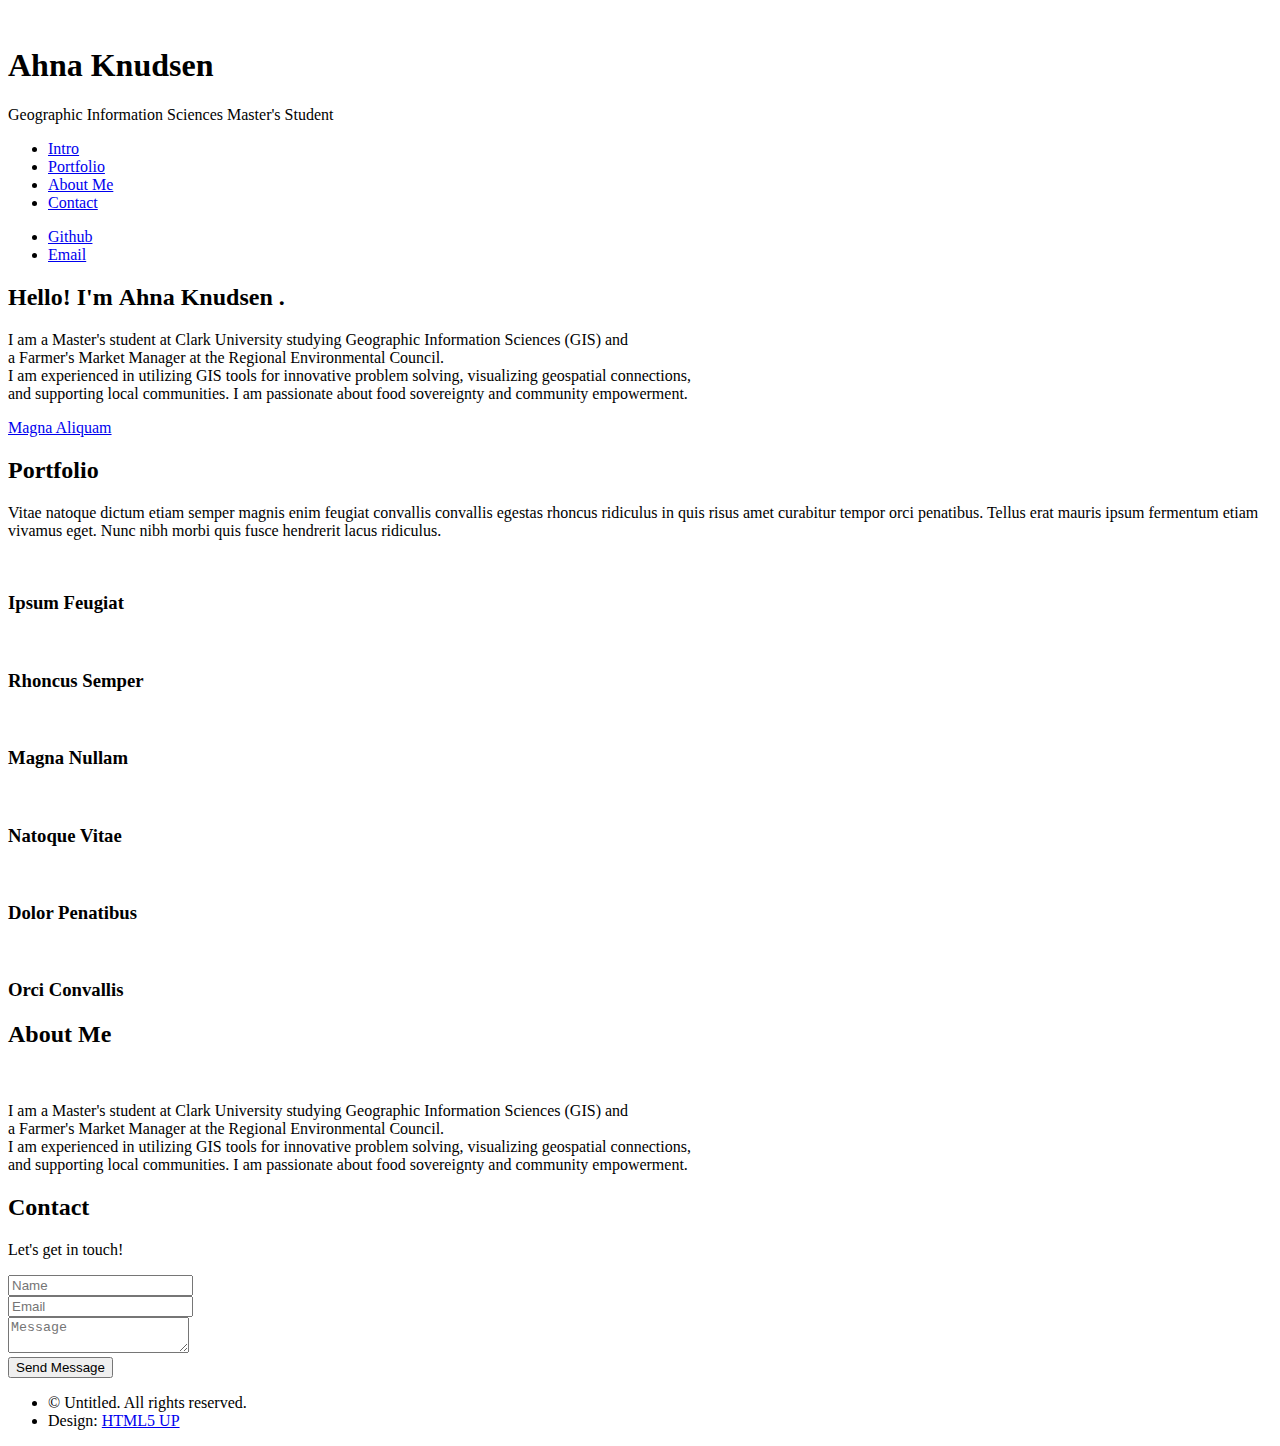
==== index.html @ beff0b4b "Add files via upload" ====
<!DOCTYPE HTML>
<!--
	Prologue by HTML5 UP
	html5up.net | @ajlkn
	Free for personal and commercial use under the CCA 3.0 license (html5up.net/license)
-->
<html>
	<head>
		<title>Prologue by HTML5 UP</title>
		<meta charset="utf-8" />
		<meta name="viewport" content="width=device-width, initial-scale=1, user-scalable=no" />
		<link rel="stylesheet" href="assets/css/main.css" />
	</head>
	<body class="is-preload">

		<!-- Header -->
			<div id="header">

				<div class="top">

					<!-- Logo -->
						<div id="logo">
							<span class="image avatar48"><img src="images/avatar.jpg" alt="" /></span>
							<h1 id="title">Ahna Knudsen</h1>
							<p>Geographic Information Sciences Master's Student</p>
						</div>

					<!-- Nav -->
						<nav id="nav">
							<ul>
								<li><a href="#top" id="top-link"><span class="icon solid fa-home">Intro</span></a></li>
								<li><a href="#portfolio" id="portfolio-link"><span class="icon solid fa-th">Portfolio</span></a></li>
								<li><a href="#about" id="about-link"><span class="icon solid fa-user">About Me</span></a></li>
								<li><a href="#contact" id="contact-link"><span class="icon solid fa-envelope">Contact</span></a></li>
							</ul>
						</nav>

				</div>

				<div class="bottom">

					<!-- Social Icons -->
						<ul class="icons">
							<li><a href="#" class="icon brands fa-github"><span class="label">Github</span></a></li>
							<li><a href="#" class="icon solid fa-envelope"><span class="label">Email</span></a></li>
						</ul>

				</div>

			</div>

		<!-- Main -->
			<div id="main">

				<!-- Intro -->
					<section id="top" class="one dark cover">
						<div class="container">

							<header>
								<h2 class="alt">Hello! I'm <strong>Ahna Knudsen </strong>.</h2>
								<p>I am a Master's student at Clark University studying Geographic Information Sciences (GIS) and <br /> 
									a Farmer's Market Manager at the Regional Environmental Council. <br />
									I am experienced in utilizing GIS tools for innovative problem solving, visualizing geospatial connections, <br /> 
									and supporting local communities. ​I am passionate about food sovereignty and community empowerment. <br /></p>
							</header>

							<footer>
								<a href="#portfolio" class="button scrolly">Magna Aliquam</a>
							</footer>

						</div>
					</section>

				<!-- Portfolio -->
					<section id="portfolio" class="two">
						<div class="container">

							<header>
								<h2>Portfolio</h2>
							</header>

							<p>Vitae natoque dictum etiam semper magnis enim feugiat convallis convallis
							egestas rhoncus ridiculus in quis risus amet curabitur tempor orci penatibus.
							Tellus erat mauris ipsum fermentum etiam vivamus eget. Nunc nibh morbi quis
							fusce hendrerit lacus ridiculus.</p>

							<div class="row">
								<div class="col-4 col-12-mobile">
									<article class="item">
										<a href="#" class="image fit"><img src="images/pic02.jpg" alt="" /></a>
										<header>
											<h3>Ipsum Feugiat</h3>
										</header>
									</article>
									<article class="item">
										<a href="#" class="image fit"><img src="images/pic03.jpg" alt="" /></a>
										<header>
											<h3>Rhoncus Semper</h3>
										</header>
									</article>
								</div>
								<div class="col-4 col-12-mobile">
									<article class="item">
										<a href="#" class="image fit"><img src="images/pic04.jpg" alt="" /></a>
										<header>
											<h3>Magna Nullam</h3>
										</header>
									</article>
									<article class="item">
										<a href="#" class="image fit"><img src="images/pic05.jpg" alt="" /></a>
										<header>
											<h3>Natoque Vitae</h3>
										</header>
									</article>
								</div>
								<div class="col-4 col-12-mobile">
									<article class="item">
										<a href="#" class="image fit"><img src="images/pic06.jpg" alt="" /></a>
										<header>
											<h3>Dolor Penatibus</h3>
										</header>
									</article>
									<article class="item">
										<a href="#" class="image fit"><img src="images/pic07.jpg" alt="" /></a>
										<header>
											<h3>Orci Convallis</h3>
										</header>
									</article>
								</div>
							</div>

						</div>
					</section>

				<!-- About Me -->
					<section id="about" class="three">
						<div class="container">

							<header>
								<h2>About Me</h2>
							</header>

							<a href="#" class="image featured"><img src="images/pic08.jpg" alt="" /></a>

							<p>I am a Master's student at Clark University studying Geographic Information Sciences (GIS) and <br /> 
								a Farmer's Market Manager at the Regional Environmental Council. <br />
								I am experienced in utilizing GIS tools for innovative problem solving, visualizing geospatial connections, <br /> 
								and supporting local communities. ​I am passionate about food sovereignty and community empowerment. <br /></p>

						</div>
					</section>

				<!-- Contact -->
					<section id="contact" class="four">
						<div class="container">

							<header>
								<h2>Contact</h2>
							</header>

							<p>Let's get in touch!</p>

							<form method="post" action="#">
								<div class="row">
									<div class="col-6 col-12-mobile"><input type="text" name="name" placeholder="Name" /></div>
									<div class="col-6 col-12-mobile"><input type="text" name="email" placeholder="Email" /></div>
									<div class="col-12">
										<textarea name="message" placeholder="Message"></textarea>
									</div>
									<div class="col-12">
										<input type="submit" value="Send Message" />
									</div>
								</div>
							</form>

						</div>
					</section>

			</div>

		<!-- Footer -->
			<div id="footer">

				<!-- Copyright -->
					<ul class="copyright">
						<li>&copy; Untitled. All rights reserved.</li><li>Design: <a href="http://html5up.net">HTML5 UP</a></li>
					</ul>

			</div>

		<!-- Scripts -->
			<script src="assets/js/jquery.min.js"></script>
			<script src="assets/js/jquery.scrolly.min.js"></script>
			<script src="assets/js/jquery.scrollex.min.js"></script>
			<script src="assets/js/browser.min.js"></script>
			<script src="assets/js/breakpoints.min.js"></script>
			<script src="assets/js/util.js"></script>
			<script src="assets/js/main.js"></script>

	</body>
</html>
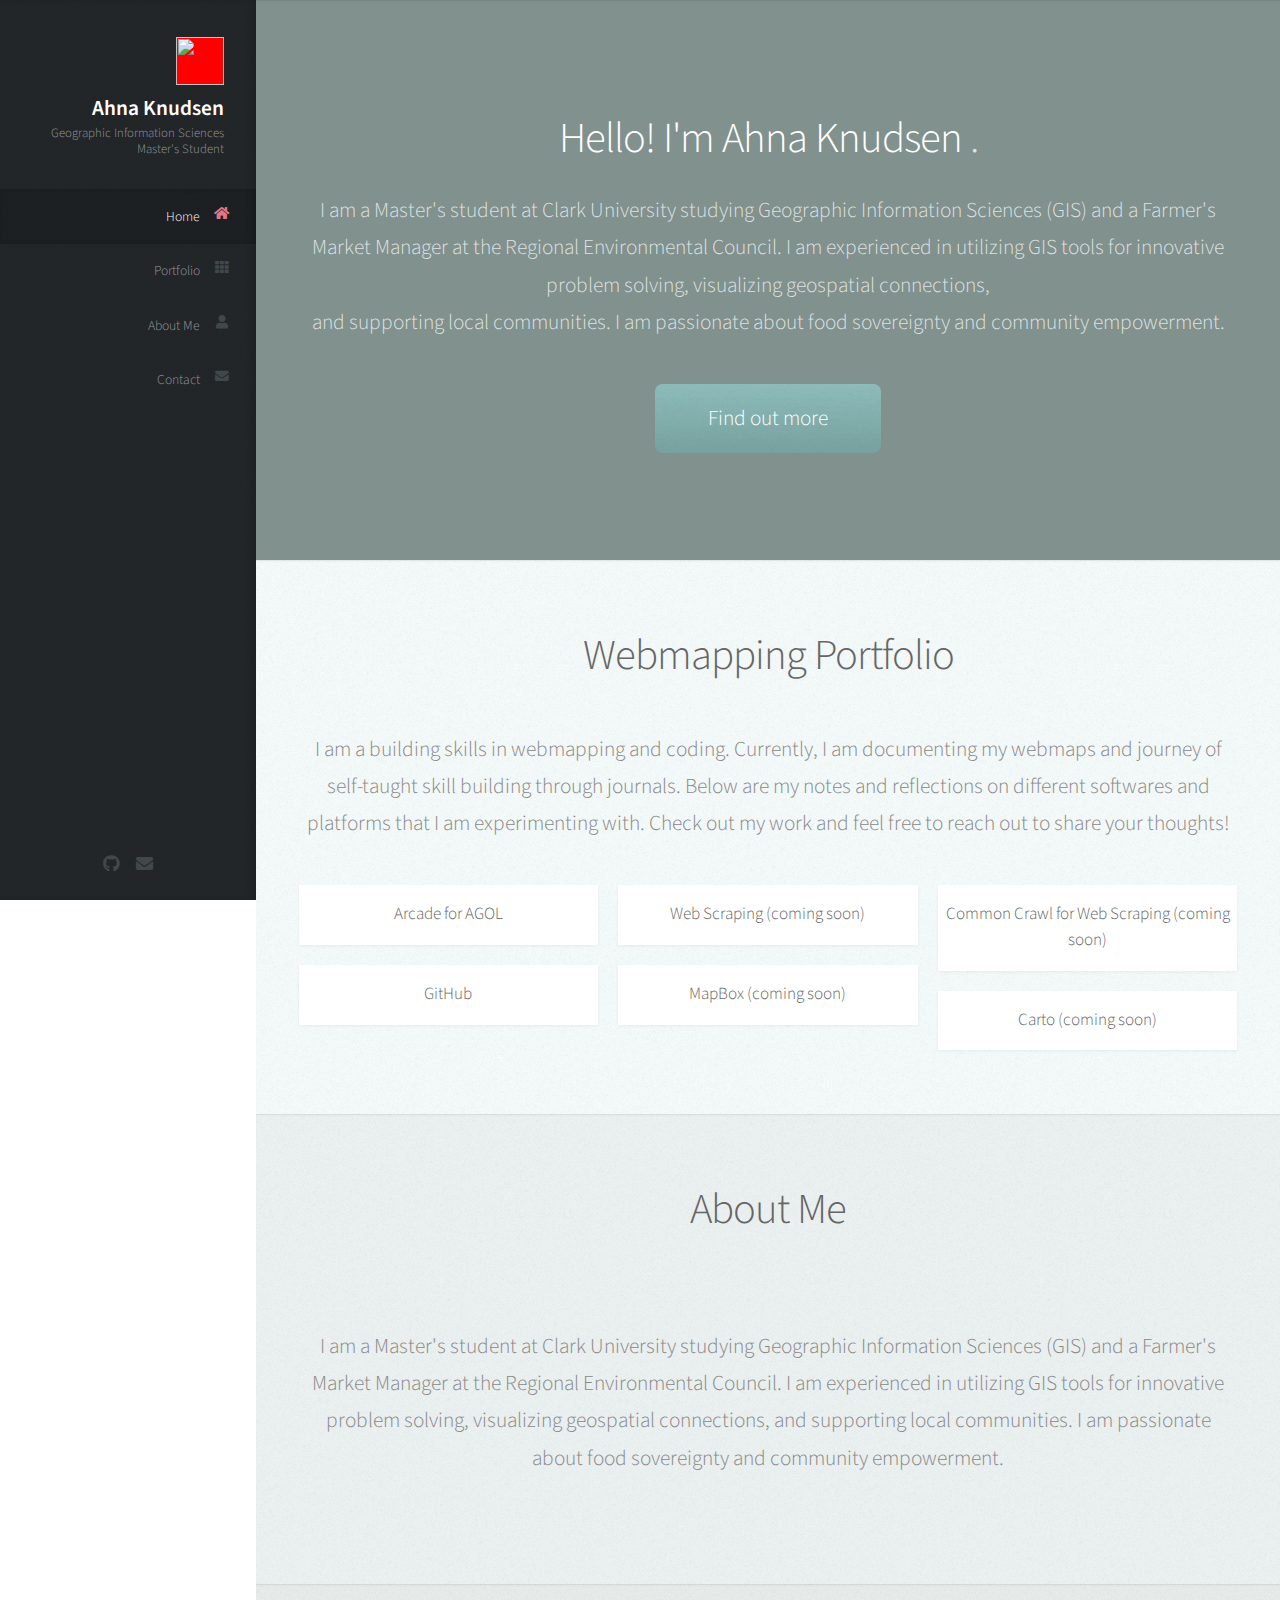
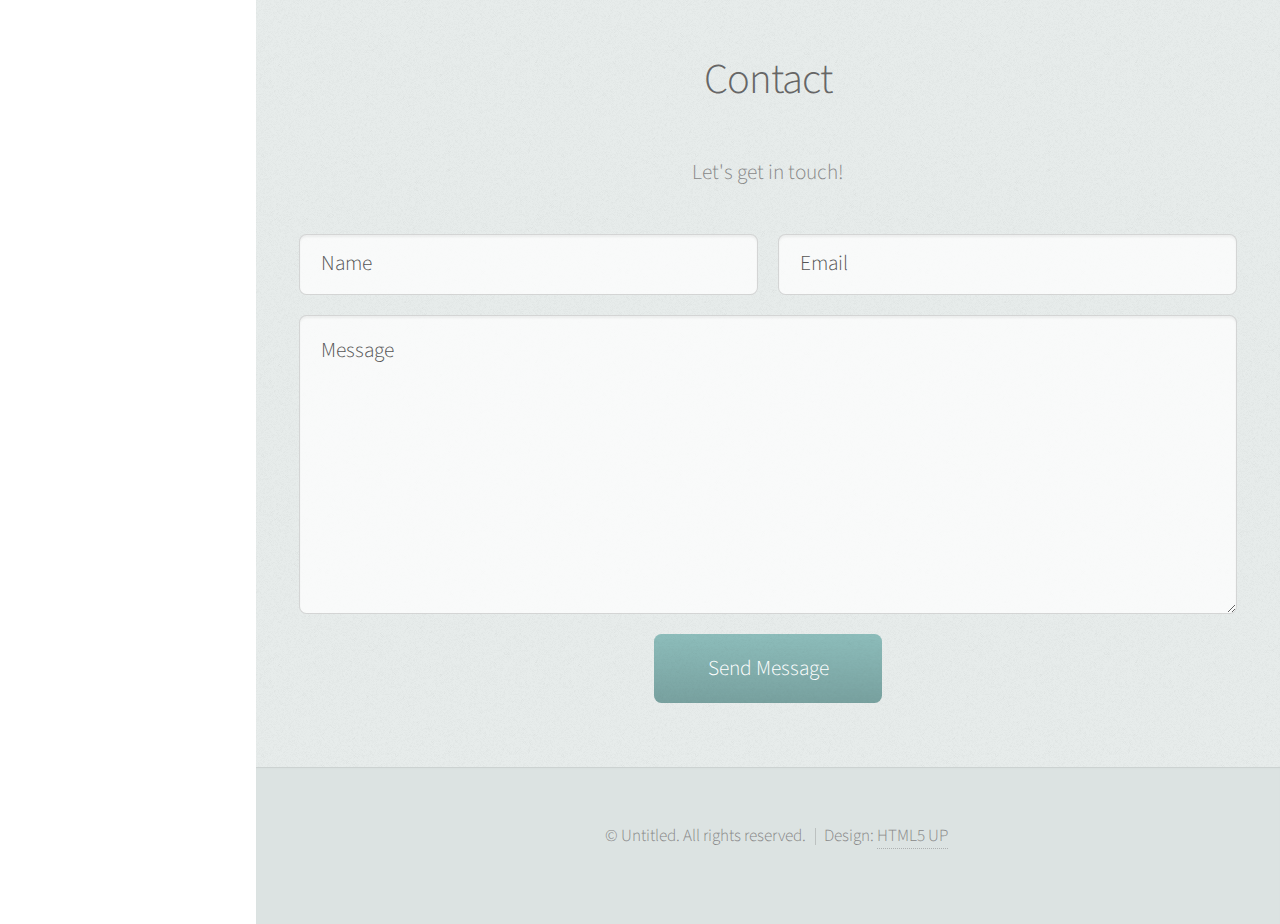
==== commit 78c26af0: "Update index.html" ====
--- a/index.html
+++ b/index.html
@@ -6,7 +6,7 @@
 -->
 <html>
 	<head>
-		<title>Prologue by HTML5 UP</title>
+		<title>Ahna Knudsen Portfolio</title>
 		<meta charset="utf-8" />
 		<meta name="viewport" content="width=device-width, initial-scale=1, user-scalable=no" />
 		<link rel="stylesheet" href="assets/css/main.css" />
@@ -20,7 +20,7 @@
 
 					<!-- Logo -->
 						<div id="logo">
-							<span class="image avatar48"><img src="images/avatar.jpg" alt="" /></span>
+							<span class="image avatar48"><img src="images/DSC02936-2.jpg" alt="" /></span>
 							<h1 id="title">Ahna Knudsen</h1>
 							<p>Geographic Information Sciences Master's Student</p>
 						</div>
@@ -28,7 +28,7 @@
 					<!-- Nav -->
 						<nav id="nav">
 							<ul>
-								<li><a href="#top" id="top-link"><span class="icon solid fa-home">Intro</span></a></li>
+								<li><a href="#top" id="top-link"><span class="icon solid fa-home">Home</span></a></li>
 								<li><a href="#portfolio" id="portfolio-link"><span class="icon solid fa-th">Portfolio</span></a></li>
 								<li><a href="#about" id="about-link"><span class="icon solid fa-user">About Me</span></a></li>
 								<li><a href="#contact" id="contact-link"><span class="icon solid fa-envelope">Contact</span></a></li>
@@ -52,20 +52,20 @@
 		<!-- Main -->
 			<div id="main">
 
-				<!-- Intro -->
+				<!-- Home -->
 					<section id="top" class="one dark cover">
 						<div class="container">
 
 							<header>
-								<h2 class="alt">Hello! I'm <strong>Ahna Knudsen </strong>.</h2>
-								<p>I am a Master's student at Clark University studying Geographic Information Sciences (GIS) and <br /> 
-									a Farmer's Market Manager at the Regional Environmental Council. <br />
+								<h2 class="alt"><strong>Hello! I'm Ahna Knudsen </strong>.</h2>
+								<p> I am a Master's student at Clark University studying Geographic Information Sciences (GIS) and 
+									a Farmer's Market Manager at the Regional Environmental Council. 
 									I am experienced in utilizing GIS tools for innovative problem solving, visualizing geospatial connections, <br /> 
 									and supporting local communities. ​I am passionate about food sovereignty and community empowerment. <br /></p>
 							</header>
 
 							<footer>
-								<a href="#portfolio" class="button scrolly">Magna Aliquam</a>
+								<a href="#portfolio" class="button scrolly">Find out more</a>
 							</footer>
 
 						</div>
@@ -76,26 +76,27 @@
 						<div class="container">
 
 							<header>
-								<h2>Portfolio</h2>
-							</header>
-
-							<p>Vitae natoque dictum etiam semper magnis enim feugiat convallis convallis
-							egestas rhoncus ridiculus in quis risus amet curabitur tempor orci penatibus.
-							Tellus erat mauris ipsum fermentum etiam vivamus eget. Nunc nibh morbi quis
-							fusce hendrerit lacus ridiculus.</p>
+								<h2>Webmapping Portfolio</h2>
+							</header>
+
+							<p>I am a building skills in webmapping and coding. Currently, I am documenting my webmaps and journey of 
+								self-taught skill building through journals. Below are my notes and reflections on different softwares
+								and platforms that I am experimenting with. Check out my work and feel free to reach out to 
+								share your thoughts!
+							</p>
 
 							<div class="row">
 								<div class="col-4 col-12-mobile">
 									<article class="item">
 										<a href="#" class="image fit"><img src="images/pic02.jpg" alt="" /></a>
 										<header>
-											<h3>Ipsum Feugiat</h3>
+											<h3>Arcade for AGOL</h3>
 										</header>
 									</article>
 									<article class="item">
 										<a href="#" class="image fit"><img src="images/pic03.jpg" alt="" /></a>
 										<header>
-											<h3>Rhoncus Semper</h3>
+											<h3>GitHub</h3>
 										</header>
 									</article>
 								</div>
@@ -103,13 +104,13 @@
 									<article class="item">
 										<a href="#" class="image fit"><img src="images/pic04.jpg" alt="" /></a>
 										<header>
-											<h3>Magna Nullam</h3>
+											<h3>Web Scraping (coming soon)</h3>
 										</header>
 									</article>
 									<article class="item">
 										<a href="#" class="image fit"><img src="images/pic05.jpg" alt="" /></a>
 										<header>
-											<h3>Natoque Vitae</h3>
+											<h3>MapBox (coming soon)</h3>
 										</header>
 									</article>
 								</div>
@@ -117,13 +118,13 @@
 									<article class="item">
 										<a href="#" class="image fit"><img src="images/pic06.jpg" alt="" /></a>
 										<header>
-											<h3>Dolor Penatibus</h3>
+											<h3>Common Crawl for Web Scraping (coming soon)</h3>
 										</header>
 									</article>
 									<article class="item">
 										<a href="#" class="image fit"><img src="images/pic07.jpg" alt="" /></a>
 										<header>
-											<h3>Orci Convallis</h3>
+											<h3>Carto (coming soon)</h3>
 										</header>
 									</article>
 								</div>
@@ -142,9 +143,9 @@
 
 							<a href="#" class="image featured"><img src="images/pic08.jpg" alt="" /></a>
 
-							<p>I am a Master's student at Clark University studying Geographic Information Sciences (GIS) and <br /> 
-								a Farmer's Market Manager at the Regional Environmental Council. <br />
-								I am experienced in utilizing GIS tools for innovative problem solving, visualizing geospatial connections, <br /> 
+							<p> I am a Master's student at Clark University studying Geographic Information Sciences (GIS) and
+								a Farmer's Market Manager at the Regional Environmental Council. 
+								I am experienced in utilizing GIS tools for innovative problem solving, visualizing geospatial connections, 
 								and supporting local communities. ​I am passionate about food sovereignty and community empowerment. <br /></p>
 
 						</div>
--- a/assets/css/main.css
+++ b/assets/css/main.css
@@ -0,0 +1,2633 @@
+@import url("fontawesome-all.min.css");
+@import url("https://fonts.googleapis.com/css?family=Source+Sans+Pro:300,300italic,400,600");
+
+/*
+	Prologue by HTML5 UP
+	html5up.net | @ajlkn
+	Free for personal and commercial use under the CCA 3.0 license (html5up.net/license)
+*/
+
+html, body, div, span, applet, object,
+iframe, h1, h2, h3, h4, h5, h6, p, blockquote,
+pre, a, abbr, acronym, address, big, cite,
+code, del, dfn, em, img, ins, kbd, q, s, samp,
+small, strike, strong, sub, sup, tt, var, b,
+u, i, center, dl, dt, dd, ol, ul, li, fieldset,
+form, label, legend, table, caption, tbody,
+tfoot, thead, tr, th, td, article, aside,
+canvas, details, embed, figure, figcaption,
+footer, header, hgroup, menu, nav, output, ruby,
+section, summary, time, mark, audio, video {
+	margin: 0;
+	padding: 0;
+	border: 0;
+	font-size: 100%;
+	font: inherit;
+	vertical-align: baseline;}
+
+article, aside, details, figcaption, figure,
+footer, header, hgroup, menu, nav, section {
+	display: block;}
+
+body {
+	line-height: 1;
+}
+
+ol, ul {
+	list-style: none;
+}
+
+blockquote, q {
+	quotes: none;
+}
+
+	blockquote:before, blockquote:after, q:before, q:after {
+		content: '';
+		content: none;
+	}
+
+table {
+	border-collapse: collapse;
+	border-spacing: 0;
+}
+
+body {
+	-webkit-text-size-adjust: none;
+}
+
+mark {
+	background-color: transparent;
+	color: inherit;
+}
+
+input::-moz-focus-inner {
+	border: 0;
+	padding: 0;
+}
+
+input, select, textarea {
+	-moz-appearance: none;
+	-webkit-appearance: none;
+	-ms-appearance: none;
+	appearance: none;
+}
+
+/* Basic */
+
+	html {
+		box-sizing: border-box;
+	}
+
+	*, *:before, *:after {
+		box-sizing: inherit;
+	}
+
+	body {
+		background: #fff;
+		font-family: 'Source Sans Pro', sans-serif;
+		font-size: 19pt;
+		font-weight: 300;
+		line-height: 1.75em;
+		color: #888;
+	}
+
+		body.is-preload *, body.is-preload *:before, body.is-preload *:after {
+			-moz-animation: none !important;
+			-webkit-animation: none !important;
+			-ms-animation: none !important;
+			animation: none !important;
+			-moz-transition: none !important;
+			-webkit-transition: none !important;
+			-ms-transition: none !important;
+			transition: none !important;
+		}
+
+	input, textarea, select {
+		font-family: 'Source Sans Pro', sans-serif;
+		font-size: 19pt;
+		font-weight: 300;
+		line-height: 1.75em;
+		color: #888;
+	}
+
+	h1, h2, h3, h4, h5, h6 {
+		font-weight: 300;
+		color: #666;
+		line-height: 1.5em;
+	}
+
+	h1 a, h2 a, h3 a, h4 a, h5 a, h6 a {
+		color: inherit;
+		text-decoration: none;
+	}
+
+		h1 a strong, h2 a strong, h3 a strong, h4 a strong, h5 a strong, h6 a strong {
+			color: #333;
+		}
+
+	h2 {
+		font-size: 2em;
+		letter-spacing: -1px;
+	}
+
+		h2.alt {
+			color: #888;
+		}
+
+			h2.alt strong {
+				color: #666;
+			}
+
+	h3 {
+		font-size: 1.5em;
+	}
+
+	header {
+		margin: 0 0 2em 0;
+	}
+
+		header > p {
+			margin: 1em 0 0 0;
+		}
+
+	footer {
+		margin: 2em 0 0 0;
+	}
+
+	strong, b {
+		font-weight: 300;
+		color: #666;
+	}
+
+	em, i {
+		font-style: italic;
+	}
+
+	a {
+		text-decoration: none;
+		color: inherit;
+		border-bottom: dotted 1px rgba(128, 128, 128, 0.5);
+		-moz-transition: color 0.35s ease-in-out, border-bottom-color 0.35s ease-in-out;
+		-webkit-transition: color 0.35s ease-in-out, border-bottom-color 0.35s ease-in-out;
+		-ms-transition: color 0.35s ease-in-out, border-bottom-color 0.35s ease-in-out;
+		transition: color 0.35s ease-in-out, border-bottom-color 0.35s ease-in-out;
+		outline: 0;
+	}
+
+		a:hover {
+			color: #E27689;
+			border-bottom-color: rgba(255, 255, 255, 0);
+		}
+
+	sub {
+		position: relative;
+		top: 0.5em;
+		font-size: 0.8em;
+	}
+
+	sup {
+		position: relative;
+		top: -0.5em;
+		font-size: 0.8em;
+	}
+
+	hr {
+		border: 0;
+		border-top: solid 1px #ddd;
+	}
+
+	blockquote {
+		border-left: solid 0.5em #ddd;
+		padding: 1em 0 1em 2em;
+		font-style: italic;
+	}
+
+	p, ul, ol, dl, table {
+		margin-bottom: 2em;
+	}
+
+	br.clear {
+		clear: both;
+	}
+
+/* Container */
+
+	.container {
+		margin: 0 auto;
+		max-width: 100%;
+		width: 1400px;
+	}
+
+		@media screen and (min-width: 961px) and (max-width: 1880px) {
+
+			.container {
+				width: 1200px;
+			}
+
+		}
+
+		@media screen and (min-width: 961px) and (max-width: 1620px) {
+
+			.container {
+				width: 960px;
+			}
+
+		}
+
+		@media screen and (min-width: 961px) and (max-width: 1320px) {
+
+			.container {
+				width: 100%;
+			}
+
+		}
+
+		@media screen and (max-width: 960px) {
+
+			.container {
+				width: 100%;
+			}
+
+		}
+
+		@media screen and (max-width: 736px) {
+
+			.container {
+				width: 100%;
+			}
+
+		}
+
+/* Row */
+
+	.row {
+		display: flex;
+		flex-wrap: wrap;
+		box-sizing: border-box;
+		align-items: stretch;
+	}
+
+		.row > * {
+			box-sizing: border-box;
+		}
+
+		.row.gtr-uniform > * > :last-child {
+			margin-bottom: 0;
+		}
+
+		.row.aln-left {
+			justify-content: flex-start;
+		}
+
+		.row.aln-center {
+			justify-content: center;
+		}
+
+		.row.aln-right {
+			justify-content: flex-end;
+		}
+
+		.row.aln-top {
+			align-items: flex-start;
+		}
+
+		.row.aln-middle {
+			align-items: center;
+		}
+
+		.row.aln-bottom {
+			align-items: flex-end;
+		}
+
+		.row > .imp {
+			order: -1;
+		}
+
+		.row > .col-1 {
+			width: 8.33333%;
+		}
+
+		.row > .off-1 {
+			margin-left: 8.33333%;
+		}
+
+		.row > .col-2 {
+			width: 16.66667%;
+		}
+
+		.row > .off-2 {
+			margin-left: 16.66667%;
+		}
+
+		.row > .col-3 {
+			width: 25%;
+		}
+
+		.row > .off-3 {
+			margin-left: 25%;
+		}
+
+		.row > .col-4 {
+			width: 33.33333%;
+		}
+
+		.row > .off-4 {
+			margin-left: 33.33333%;
+		}
+
+		.row > .col-5 {
+			width: 41.66667%;
+		}
+
+		.row > .off-5 {
+			margin-left: 41.66667%;
+		}
+
+		.row > .col-6 {
+			width: 50%;
+		}
+
+		.row > .off-6 {
+			margin-left: 50%;
+		}
+
+		.row > .col-7 {
+			width: 58.33333%;
+		}
+
+		.row > .off-7 {
+			margin-left: 58.33333%;
+		}
+
+		.row > .col-8 {
+			width: 66.66667%;
+		}
+
+		.row > .off-8 {
+			margin-left: 66.66667%;
+		}
+
+		.row > .col-9 {
+			width: 75%;
+		}
+
+		.row > .off-9 {
+			margin-left: 75%;
+		}
+
+		.row > .col-10 {
+			width: 83.33333%;
+		}
+
+		.row > .off-10 {
+			margin-left: 83.33333%;
+		}
+
+		.row > .col-11 {
+			width: 91.66667%;
+		}
+
+		.row > .off-11 {
+			margin-left: 91.66667%;
+		}
+
+		.row > .col-12 {
+			width: 100%;
+		}
+
+		.row > .off-12 {
+			margin-left: 100%;
+		}
+
+		.row.gtr-0 {
+			margin-top: 0px;
+			margin-left: 0px;
+		}
+
+			.row.gtr-0 > * {
+				padding: 0px 0 0 0px;
+			}
+
+			.row.gtr-0.gtr-uniform {
+				margin-top: 0px;
+			}
+
+				.row.gtr-0.gtr-uniform > * {
+					padding-top: 0px;
+				}
+
+		.row.gtr-25 {
+			margin-top: -10px;
+			margin-left: -10px;
+		}
+
+			.row.gtr-25 > * {
+				padding: 10px 0 0 10px;
+			}
+
+			.row.gtr-25.gtr-uniform {
+				margin-top: -10px;
+			}
+
+				.row.gtr-25.gtr-uniform > * {
+					padding-top: 10px;
+				}
+
+		.row.gtr-50 {
+			margin-top: -20px;
+			margin-left: -20px;
+		}
+
+			.row.gtr-50 > * {
+				padding: 20px 0 0 20px;
+			}
+
+			.row.gtr-50.gtr-uniform {
+				margin-top: -20px;
+			}
+
+				.row.gtr-50.gtr-uniform > * {
+					padding-top: 20px;
+				}
+
+		.row {
+			margin-top: -40px;
+			margin-left: -40px;
+		}
+
+			.row > * {
+				padding: 40px 0 0 40px;
+			}
+
+			.row.gtr-uniform {
+				margin-top: -40px;
+			}
+
+				.row.gtr-uniform > * {
+					padding-top: 40px;
+				}
+
+		.row.gtr-150 {
+			margin-top: -60px;
+			margin-left: -60px;
+		}
+
+			.row.gtr-150 > * {
+				padding: 60px 0 0 60px;
+			}
+
+			.row.gtr-150.gtr-uniform {
+				margin-top: -60px;
+			}
+
+				.row.gtr-150.gtr-uniform > * {
+					padding-top: 60px;
+				}
+
+		.row.gtr-200 {
+			margin-top: -80px;
+			margin-left: -80px;
+		}
+
+			.row.gtr-200 > * {
+				padding: 80px 0 0 80px;
+			}
+
+			.row.gtr-200.gtr-uniform {
+				margin-top: -80px;
+			}
+
+				.row.gtr-200.gtr-uniform > * {
+					padding-top: 80px;
+				}
+
+		@media screen and (min-width: 961px) and (max-width: 1880px) {
+
+			.row {
+				display: flex;
+				flex-wrap: wrap;
+				box-sizing: border-box;
+				align-items: stretch;
+			}
+
+				.row > * {
+					box-sizing: border-box;
+				}
+
+				.row.gtr-uniform > * > :last-child {
+					margin-bottom: 0;
+				}
+
+				.row.aln-left {
+					justify-content: flex-start;
+				}
+
+				.row.aln-center {
+					justify-content: center;
+				}
+
+				.row.aln-right {
+					justify-content: flex-end;
+				}
+
+				.row.aln-top {
+					align-items: flex-start;
+				}
+
+				.row.aln-middle {
+					align-items: center;
+				}
+
+				.row.aln-bottom {
+					align-items: flex-end;
+				}
+
+				.row > .imp-wide {
+					order: -1;
+				}
+
+				.row > .col-1-wide {
+					width: 8.33333%;
+				}
+
+				.row > .off-1-wide {
+					margin-left: 8.33333%;
+				}
+
+				.row > .col-2-wide {
+					width: 16.66667%;
+				}
+
+				.row > .off-2-wide {
+					margin-left: 16.66667%;
+				}
+
+				.row > .col-3-wide {
+					width: 25%;
+				}
+
+				.row > .off-3-wide {
+					margin-left: 25%;
+				}
+
+				.row > .col-4-wide {
+					width: 33.33333%;
+				}
+
+				.row > .off-4-wide {
+					margin-left: 33.33333%;
+				}
+
+				.row > .col-5-wide {
+					width: 41.66667%;
+				}
+
+				.row > .off-5-wide {
+					margin-left: 41.66667%;
+				}
+
+				.row > .col-6-wide {
+					width: 50%;
+				}
+
+				.row > .off-6-wide {
+					margin-left: 50%;
+				}
+
+				.row > .col-7-wide {
+					width: 58.33333%;
+				}
+
+				.row > .off-7-wide {
+					margin-left: 58.33333%;
+				}
+
+				.row > .col-8-wide {
+					width: 66.66667%;
+				}
+
+				.row > .off-8-wide {
+					margin-left: 66.66667%;
+				}
+
+				.row > .col-9-wide {
+					width: 75%;
+				}
+
+				.row > .off-9-wide {
+					margin-left: 75%;
+				}
+
+				.row > .col-10-wide {
+					width: 83.33333%;
+				}
+
+				.row > .off-10-wide {
+					margin-left: 83.33333%;
+				}
+
+				.row > .col-11-wide {
+					width: 91.66667%;
+				}
+
+				.row > .off-11-wide {
+					margin-left: 91.66667%;
+				}
+
+				.row > .col-12-wide {
+					width: 100%;
+				}
+
+				.row > .off-12-wide {
+					margin-left: 100%;
+				}
+
+				.row.gtr-0 {
+					margin-top: 0px;
+					margin-left: 0px;
+				}
+
+					.row.gtr-0 > * {
+						padding: 0px 0 0 0px;
+					}
+
+					.row.gtr-0.gtr-uniform {
+						margin-top: 0px;
+					}
+
+						.row.gtr-0.gtr-uniform > * {
+							padding-top: 0px;
+						}
+
+				.row.gtr-25 {
+					margin-top: -10px;
+					margin-left: -10px;
+				}
+
+					.row.gtr-25 > * {
+						padding: 10px 0 0 10px;
+					}
+
+					.row.gtr-25.gtr-uniform {
+						margin-top: -10px;
+					}
+
+						.row.gtr-25.gtr-uniform > * {
+							padding-top: 10px;
+						}
+
+				.row.gtr-50 {
+					margin-top: -20px;
+					margin-left: -20px;
+				}
+
+					.row.gtr-50 > * {
+						padding: 20px 0 0 20px;
+					}
+
+					.row.gtr-50.gtr-uniform {
+						margin-top: -20px;
+					}
+
+						.row.gtr-50.gtr-uniform > * {
+							padding-top: 20px;
+						}
+
+				.row {
+					margin-top: -40px;
+					margin-left: -40px;
+				}
+
+					.row > * {
+						padding: 40px 0 0 40px;
+					}
+
+					.row.gtr-uniform {
+						margin-top: -40px;
+					}
+
+						.row.gtr-uniform > * {
+							padding-top: 40px;
+						}
+
+				.row.gtr-150 {
+					margin-top: -60px;
+					margin-left: -60px;
+				}
+
+					.row.gtr-150 > * {
+						padding: 60px 0 0 60px;
+					}
+
+					.row.gtr-150.gtr-uniform {
+						margin-top: -60px;
+					}
+
+						.row.gtr-150.gtr-uniform > * {
+							padding-top: 60px;
+						}
+
+				.row.gtr-200 {
+					margin-top: -80px;
+					margin-left: -80px;
+				}
+
+					.row.gtr-200 > * {
+						padding: 80px 0 0 80px;
+					}
+
+					.row.gtr-200.gtr-uniform {
+						margin-top: -80px;
+					}
+
+						.row.gtr-200.gtr-uniform > * {
+							padding-top: 80px;
+						}
+
+		}
+
+		@media screen and (min-width: 961px) and (max-width: 1620px) {
+
+			.row {
+				display: flex;
+				flex-wrap: wrap;
+				box-sizing: border-box;
+				align-items: stretch;
+			}
+
+				.row > * {
+					box-sizing: border-box;
+				}
+
+				.row.gtr-uniform > * > :last-child {
+					margin-bottom: 0;
+				}
+
+				.row.aln-left {
+					justify-content: flex-start;
+				}
+
+				.row.aln-center {
+					justify-content: center;
+				}
+
+				.row.aln-right {
+					justify-content: flex-end;
+				}
+
+				.row.aln-top {
+					align-items: flex-start;
+				}
+
+				.row.aln-middle {
+					align-items: center;
+				}
+
+				.row.aln-bottom {
+					align-items: flex-end;
+				}
+
+				.row > .imp-normal {
+					order: -1;
+				}
+
+				.row > .col-1-normal {
+					width: 8.33333%;
+				}
+
+				.row > .off-1-normal {
+					margin-left: 8.33333%;
+				}
+
+				.row > .col-2-normal {
+					width: 16.66667%;
+				}
+
+				.row > .off-2-normal {
+					margin-left: 16.66667%;
+				}
+
+				.row > .col-3-normal {
+					width: 25%;
+				}
+
+				.row > .off-3-normal {
+					margin-left: 25%;
+				}
+
+				.row > .col-4-normal {
+					width: 33.33333%;
+				}
+
+				.row > .off-4-normal {
+					margin-left: 33.33333%;
+				}
+
+				.row > .col-5-normal {
+					width: 41.66667%;
+				}
+
+				.row > .off-5-normal {
+					margin-left: 41.66667%;
+				}
+
+				.row > .col-6-normal {
+					width: 50%;
+				}
+
+				.row > .off-6-normal {
+					margin-left: 50%;
+				}
+
+				.row > .col-7-normal {
+					width: 58.33333%;
+				}
+
+				.row > .off-7-normal {
+					margin-left: 58.33333%;
+				}
+
+				.row > .col-8-normal {
+					width: 66.66667%;
+				}
+
+				.row > .off-8-normal {
+					margin-left: 66.66667%;
+				}
+
+				.row > .col-9-normal {
+					width: 75%;
+				}
+
+				.row > .off-9-normal {
+					margin-left: 75%;
+				}
+
+				.row > .col-10-normal {
+					width: 83.33333%;
+				}
+
+				.row > .off-10-normal {
+					margin-left: 83.33333%;
+				}
+
+				.row > .col-11-normal {
+					width: 91.66667%;
+				}
+
+				.row > .off-11-normal {
+					margin-left: 91.66667%;
+				}
+
+				.row > .col-12-normal {
+					width: 100%;
+				}
+
+				.row > .off-12-normal {
+					margin-left: 100%;
+				}
+
+				.row.gtr-0 {
+					margin-top: 0px;
+					margin-left: 0px;
+				}
+
+					.row.gtr-0 > * {
+						padding: 0px 0 0 0px;
+					}
+
+					.row.gtr-0.gtr-uniform {
+						margin-top: 0px;
+					}
+
+						.row.gtr-0.gtr-uniform > * {
+							padding-top: 0px;
+						}
+
+				.row.gtr-25 {
+					margin-top: -10px;
+					margin-left: -10px;
+				}
+
+					.row.gtr-25 > * {
+						padding: 10px 0 0 10px;
+					}
+
+					.row.gtr-25.gtr-uniform {
+						margin-top: -10px;
+					}
+
+						.row.gtr-25.gtr-uniform > * {
+							padding-top: 10px;
+						}
+
+				.row.gtr-50 {
+					margin-top: -20px;
+					margin-left: -20px;
+				}
+
+					.row.gtr-50 > * {
+						padding: 20px 0 0 20px;
+					}
+
+					.row.gtr-50.gtr-uniform {
+						margin-top: -20px;
+					}
+
+						.row.gtr-50.gtr-uniform > * {
+							padding-top: 20px;
+						}
+
+				.row {
+					margin-top: -40px;
+					margin-left: -40px;
+				}
+
+					.row > * {
+						padding: 40px 0 0 40px;
+					}
+
+					.row.gtr-uniform {
+						margin-top: -40px;
+					}
+
+						.row.gtr-uniform > * {
+							padding-top: 40px;
+						}
+
+				.row.gtr-150 {
+					margin-top: -60px;
+					margin-left: -60px;
+				}
+
+					.row.gtr-150 > * {
+						padding: 60px 0 0 60px;
+					}
+
+					.row.gtr-150.gtr-uniform {
+						margin-top: -60px;
+					}
+
+						.row.gtr-150.gtr-uniform > * {
+							padding-top: 60px;
+						}
+
+				.row.gtr-200 {
+					margin-top: -80px;
+					margin-left: -80px;
+				}
+
+					.row.gtr-200 > * {
+						padding: 80px 0 0 80px;
+					}
+
+					.row.gtr-200.gtr-uniform {
+						margin-top: -80px;
+					}
+
+						.row.gtr-200.gtr-uniform > * {
+							padding-top: 80px;
+						}
+
+		}
+
+		@media screen and (min-width: 961px) and (max-width: 1320px) {
+
+			.row {
+				display: flex;
+				flex-wrap: wrap;
+				box-sizing: border-box;
+				align-items: stretch;
+			}
+
+				.row > * {
+					box-sizing: border-box;
+				}
+
+				.row.gtr-uniform > * > :last-child {
+					margin-bottom: 0;
+				}
+
+				.row.aln-left {
+					justify-content: flex-start;
+				}
+
+				.row.aln-center {
+					justify-content: center;
+				}
+
+				.row.aln-right {
+					justify-content: flex-end;
+				}
+
+				.row.aln-top {
+					align-items: flex-start;
+				}
+
+				.row.aln-middle {
+					align-items: center;
+				}
+
+				.row.aln-bottom {
+					align-items: flex-end;
+				}
+
+				.row > .imp-narrow {
+					order: -1;
+				}
+
+				.row > .col-1-narrow {
+					width: 8.33333%;
+				}
+
+				.row > .off-1-narrow {
+					margin-left: 8.33333%;
+				}
+
+				.row > .col-2-narrow {
+					width: 16.66667%;
+				}
+
+				.row > .off-2-narrow {
+					margin-left: 16.66667%;
+				}
+
+				.row > .col-3-narrow {
+					width: 25%;
+				}
+
+				.row > .off-3-narrow {
+					margin-left: 25%;
+				}
+
+				.row > .col-4-narrow {
+					width: 33.33333%;
+				}
+
+				.row > .off-4-narrow {
+					margin-left: 33.33333%;
+				}
+
+				.row > .col-5-narrow {
+					width: 41.66667%;
+				}
+
+				.row > .off-5-narrow {
+					margin-left: 41.66667%;
+				}
+
+				.row > .col-6-narrow {
+					width: 50%;
+				}
+
+				.row > .off-6-narrow {
+					margin-left: 50%;
+				}
+
+				.row > .col-7-narrow {
+					width: 58.33333%;
+				}
+
+				.row > .off-7-narrow {
+					margin-left: 58.33333%;
+				}
+
+				.row > .col-8-narrow {
+					width: 66.66667%;
+				}
+
+				.row > .off-8-narrow {
+					margin-left: 66.66667%;
+				}
+
+				.row > .col-9-narrow {
+					width: 75%;
+				}
+
+				.row > .off-9-narrow {
+					margin-left: 75%;
+				}
+
+				.row > .col-10-narrow {
+					width: 83.33333%;
+				}
+
+				.row > .off-10-narrow {
+					margin-left: 83.33333%;
+				}
+
+				.row > .col-11-narrow {
+					width: 91.66667%;
+				}
+
+				.row > .off-11-narrow {
+					margin-left: 91.66667%;
+				}
+
+				.row > .col-12-narrow {
+					width: 100%;
+				}
+
+				.row > .off-12-narrow {
+					margin-left: 100%;
+				}
+
+				.row.gtr-0 {
+					margin-top: 0px;
+					margin-left: 0px;
+				}
+
+					.row.gtr-0 > * {
+						padding: 0px 0 0 0px;
+					}
+
+					.row.gtr-0.gtr-uniform {
+						margin-top: 0px;
+					}
+
+						.row.gtr-0.gtr-uniform > * {
+							padding-top: 0px;
+						}
+
+				.row.gtr-25 {
+					margin-top: -5px;
+					margin-left: -5px;
+				}
+
+					.row.gtr-25 > * {
+						padding: 5px 0 0 5px;
+					}
+
+					.row.gtr-25.gtr-uniform {
+						margin-top: -5px;
+					}
+
+						.row.gtr-25.gtr-uniform > * {
+							padding-top: 5px;
+						}
+
+				.row.gtr-50 {
+					margin-top: -10px;
+					margin-left: -10px;
+				}
+
+					.row.gtr-50 > * {
+						padding: 10px 0 0 10px;
+					}
+
+					.row.gtr-50.gtr-uniform {
+						margin-top: -10px;
+					}
+
+						.row.gtr-50.gtr-uniform > * {
+							padding-top: 10px;
+						}
+
+				.row {
+					margin-top: -20px;
+					margin-left: -20px;
+				}
+
+					.row > * {
+						padding: 20px 0 0 20px;
+					}
+
+					.row.gtr-uniform {
+						margin-top: -20px;
+					}
+
+						.row.gtr-uniform > * {
+							padding-top: 20px;
+						}
+
+				.row.gtr-150 {
+					margin-top: -30px;
+					margin-left: -30px;
+				}
+
+					.row.gtr-150 > * {
+						padding: 30px 0 0 30px;
+					}
+
+					.row.gtr-150.gtr-uniform {
+						margin-top: -30px;
+					}
+
+						.row.gtr-150.gtr-uniform > * {
+							padding-top: 30px;
+						}
+
+				.row.gtr-200 {
+					margin-top: -40px;
+					margin-left: -40px;
+				}
+
+					.row.gtr-200 > * {
+						padding: 40px 0 0 40px;
+					}
+
+					.row.gtr-200.gtr-uniform {
+						margin-top: -40px;
+					}
+
+						.row.gtr-200.gtr-uniform > * {
+							padding-top: 40px;
+						}
+
+		}
+
+		@media screen and (max-width: 960px) {
+
+			.row {
+				display: flex;
+				flex-wrap: wrap;
+				box-sizing: border-box;
+				align-items: stretch;
+			}
+
+				.row > * {
+					box-sizing: border-box;
+				}
+
+				.row.gtr-uniform > * > :last-child {
+					margin-bottom: 0;
+				}
+
+				.row.aln-left {
+					justify-content: flex-start;
+				}
+
+				.row.aln-center {
+					justify-content: center;
+				}
+
+				.row.aln-right {
+					justify-content: flex-end;
+				}
+
+				.row.aln-top {
+					align-items: flex-start;
+				}
+
+				.row.aln-middle {
+					align-items: center;
+				}
+
+				.row.aln-bottom {
+					align-items: flex-end;
+				}
+
+				.row > .imp-narrower {
+					order: -1;
+				}
+
+				.row > .col-1-narrower {
+					width: 8.33333%;
+				}
+
+				.row > .off-1-narrower {
+					margin-left: 8.33333%;
+				}
+
+				.row > .col-2-narrower {
+					width: 16.66667%;
+				}
+
+				.row > .off-2-narrower {
+					margin-left: 16.66667%;
+				}
+
+				.row > .col-3-narrower {
+					width: 25%;
+				}
+
+				.row > .off-3-narrower {
+					margin-left: 25%;
+				}
+
+				.row > .col-4-narrower {
+					width: 33.33333%;
+				}
+
+				.row > .off-4-narrower {
+					margin-left: 33.33333%;
+				}
+
+				.row > .col-5-narrower {
+					width: 41.66667%;
+				}
+
+				.row > .off-5-narrower {
+					margin-left: 41.66667%;
+				}
+
+				.row > .col-6-narrower {
+					width: 50%;
+				}
+
+				.row > .off-6-narrower {
+					margin-left: 50%;
+				}
+
+				.row > .col-7-narrower {
+					width: 58.33333%;
+				}
+
+				.row > .off-7-narrower {
+					margin-left: 58.33333%;
+				}
+
+				.row > .col-8-narrower {
+					width: 66.66667%;
+				}
+
+				.row > .off-8-narrower {
+					margin-left: 66.66667%;
+				}
+
+				.row > .col-9-narrower {
+					width: 75%;
+				}
+
+				.row > .off-9-narrower {
+					margin-left: 75%;
+				}
+
+				.row > .col-10-narrower {
+					width: 83.33333%;
+				}
+
+				.row > .off-10-narrower {
+					margin-left: 83.33333%;
+				}
+
+				.row > .col-11-narrower {
+					width: 91.66667%;
+				}
+
+				.row > .off-11-narrower {
+					margin-left: 91.66667%;
+				}
+
+				.row > .col-12-narrower {
+					width: 100%;
+				}
+
+				.row > .off-12-narrower {
+					margin-left: 100%;
+				}
+
+				.row.gtr-0 {
+					margin-top: 0px;
+					margin-left: 0px;
+				}
+
+					.row.gtr-0 > * {
+						padding: 0px 0 0 0px;
+					}
+
+					.row.gtr-0.gtr-uniform {
+						margin-top: 0px;
+					}
+
+						.row.gtr-0.gtr-uniform > * {
+							padding-top: 0px;
+						}
+
+				.row.gtr-25 {
+					margin-top: -5px;
+					margin-left: -5px;
+				}
+
+					.row.gtr-25 > * {
+						padding: 5px 0 0 5px;
+					}
+
+					.row.gtr-25.gtr-uniform {
+						margin-top: -5px;
+					}
+
+						.row.gtr-25.gtr-uniform > * {
+							padding-top: 5px;
+						}
+
+				.row.gtr-50 {
+					margin-top: -10px;
+					margin-left: -10px;
+				}
+
+					.row.gtr-50 > * {
+						padding: 10px 0 0 10px;
+					}
+
+					.row.gtr-50.gtr-uniform {
+						margin-top: -10px;
+					}
+
+						.row.gtr-50.gtr-uniform > * {
+							padding-top: 10px;
+						}
+
+				.row {
+					margin-top: -20px;
+					margin-left: -20px;
+				}
+
+					.row > * {
+						padding: 20px 0 0 20px;
+					}
+
+					.row.gtr-uniform {
+						margin-top: -20px;
+					}
+
+						.row.gtr-uniform > * {
+							padding-top: 20px;
+						}
+
+				.row.gtr-150 {
+					margin-top: -30px;
+					margin-left: -30px;
+				}
+
+					.row.gtr-150 > * {
+						padding: 30px 0 0 30px;
+					}
+
+					.row.gtr-150.gtr-uniform {
+						margin-top: -30px;
+					}
+
+						.row.gtr-150.gtr-uniform > * {
+							padding-top: 30px;
+						}
+
+				.row.gtr-200 {
+					margin-top: -40px;
+					margin-left: -40px;
+				}
+
+					.row.gtr-200 > * {
+						padding: 40px 0 0 40px;
+					}
+
+					.row.gtr-200.gtr-uniform {
+						margin-top: -40px;
+					}
+
+						.row.gtr-200.gtr-uniform > * {
+							padding-top: 40px;
+						}
+
+		}
+
+		@media screen and (max-width: 736px) {
+
+			.row {
+				display: flex;
+				flex-wrap: wrap;
+				box-sizing: border-box;
+				align-items: stretch;
+			}
+
+				.row > * {
+					box-sizing: border-box;
+				}
+
+				.row.gtr-uniform > * > :last-child {
+					margin-bottom: 0;
+				}
+
+				.row.aln-left {
+					justify-content: flex-start;
+				}
+
+				.row.aln-center {
+					justify-content: center;
+				}
+
+				.row.aln-right {
+					justify-content: flex-end;
+				}
+
+				.row.aln-top {
+					align-items: flex-start;
+				}
+
+				.row.aln-middle {
+					align-items: center;
+				}
+
+				.row.aln-bottom {
+					align-items: flex-end;
+				}
+
+				.row > .imp-mobile {
+					order: -1;
+				}
+
+				.row > .col-1-mobile {
+					width: 8.33333%;
+				}
+
+				.row > .off-1-mobile {
+					margin-left: 8.33333%;
+				}
+
+				.row > .col-2-mobile {
+					width: 16.66667%;
+				}
+
+				.row > .off-2-mobile {
+					margin-left: 16.66667%;
+				}
+
+				.row > .col-3-mobile {
+					width: 25%;
+				}
+
+				.row > .off-3-mobile {
+					margin-left: 25%;
+				}
+
+				.row > .col-4-mobile {
+					width: 33.33333%;
+				}
+
+				.row > .off-4-mobile {
+					margin-left: 33.33333%;
+				}
+
+				.row > .col-5-mobile {
+					width: 41.66667%;
+				}
+
+				.row > .off-5-mobile {
+					margin-left: 41.66667%;
+				}
+
+				.row > .col-6-mobile {
+					width: 50%;
+				}
+
+				.row > .off-6-mobile {
+					margin-left: 50%;
+				}
+
+				.row > .col-7-mobile {
+					width: 58.33333%;
+				}
+
+				.row > .off-7-mobile {
+					margin-left: 58.33333%;
+				}
+
+				.row > .col-8-mobile {
+					width: 66.66667%;
+				}
+
+				.row > .off-8-mobile {
+					margin-left: 66.66667%;
+				}
+
+				.row > .col-9-mobile {
+					width: 75%;
+				}
+
+				.row > .off-9-mobile {
+					margin-left: 75%;
+				}
+
+				.row > .col-10-mobile {
+					width: 83.33333%;
+				}
+
+				.row > .off-10-mobile {
+					margin-left: 83.33333%;
+				}
+
+				.row > .col-11-mobile {
+					width: 91.66667%;
+				}
+
+				.row > .off-11-mobile {
+					margin-left: 91.66667%;
+				}
+
+				.row > .col-12-mobile {
+					width: 100%;
+				}
+
+				.row > .off-12-mobile {
+					margin-left: 100%;
+				}
+
+				.row.gtr-0 {
+					margin-top: 0px;
+					margin-left: 0px;
+				}
+
+					.row.gtr-0 > * {
+						padding: 0px 0 0 0px;
+					}
+
+					.row.gtr-0.gtr-uniform {
+						margin-top: 0px;
+					}
+
+						.row.gtr-0.gtr-uniform > * {
+							padding-top: 0px;
+						}
+
+				.row.gtr-25 {
+					margin-top: -5px;
+					margin-left: -5px;
+				}
+
+					.row.gtr-25 > * {
+						padding: 5px 0 0 5px;
+					}
+
+					.row.gtr-25.gtr-uniform {
+						margin-top: -5px;
+					}
+
+						.row.gtr-25.gtr-uniform > * {
+							padding-top: 5px;
+						}
+
+				.row.gtr-50 {
+					margin-top: -10px;
+					margin-left: -10px;
+				}
+
+					.row.gtr-50 > * {
+						padding: 10px 0 0 10px;
+					}
+
+					.row.gtr-50.gtr-uniform {
+						margin-top: -10px;
+					}
+
+						.row.gtr-50.gtr-uniform > * {
+							padding-top: 10px;
+						}
+
+				.row {
+					margin-top: -20px;
+					margin-left: -20px;
+				}
+
+					.row > * {
+						padding: 20px 0 0 20px;
+					}
+
+					.row.gtr-uniform {
+						margin-top: -20px;
+					}
+
+						.row.gtr-uniform > * {
+							padding-top: 20px;
+						}
+
+				.row.gtr-150 {
+					margin-top: -30px;
+					margin-left: -30px;
+				}
+
+					.row.gtr-150 > * {
+						padding: 30px 0 0 30px;
+					}
+
+					.row.gtr-150.gtr-uniform {
+						margin-top: -30px;
+					}
+
+						.row.gtr-150.gtr-uniform > * {
+							padding-top: 30px;
+						}
+
+				.row.gtr-200 {
+					margin-top: -40px;
+					margin-left: -40px;
+				}
+
+					.row.gtr-200 > * {
+						padding: 40px 0 0 40px;
+					}
+
+					.row.gtr-200.gtr-uniform {
+						margin-top: -40px;
+					}
+
+						.row.gtr-200.gtr-uniform > * {
+							padding-top: 40px;
+						}
+
+		}
+
+/* Sections/Article */
+
+	section, article {
+		margin-bottom: 3em;
+	}
+
+		section > :last-child,
+		section > .container, section:last-child, article > :last-child,
+		article > .container, article:last-child {
+			margin-bottom: 0;
+		}
+
+		.row > section, .row > article {
+			margin-bottom: 0;
+		}
+
+/* Image */
+
+	.image {
+		display: inline-block;
+		border: 0;
+	}
+
+		.image img {
+			display: block;
+			width: 100%;
+		}
+
+		.image.avatar48 {
+			width: 48px;
+			height: 48px;
+			background: #f00;
+		}
+
+			.image.avatar48 img {
+				width: 48px;
+				height: 48px;
+			}
+
+		.image.fit {
+			display: block;
+			width: 100%;
+		}
+
+		.image.featured {
+			display: block;
+			width: 100%;
+			margin: 0 0 2em 0;
+		}
+
+		.image.left {
+			float: left;
+			margin: 0 2em 2em 0;
+		}
+
+		.image.centered {
+			display: block;
+			margin: 0 0 2em 0;
+		}
+
+			.image.centered img {
+				margin: 0 auto;
+				width: auto;
+			}
+
+/* List */
+
+	ul {
+		list-style: disc;
+		padding-left: 1em;
+	}
+
+		ul li {
+			padding-left: 0.5em;
+		}
+
+	ol {
+		list-style: decimal;
+		padding-left: 1.25em;
+	}
+
+		ol li {
+			padding-left: 0.25em;
+		}
+
+/* Icons */
+
+	ul.icons {
+		cursor: default;
+		list-style: none;
+		padding-left: 0;
+	}
+
+		ul.icons li {
+			display: inline-block;
+			padding-left: 0;
+		}
+
+		ul.icons a {
+			display: inline-block;
+			width: 2em;
+			height: 2em;
+			line-height: 2em;
+			text-align: center;
+			border: 0;
+		}
+
+/* Form */
+
+	form label {
+		display: block;
+		text-align: left;
+		margin-bottom: 0.5em;
+	}
+
+	form input[type="text"],
+	form input[type="email"],
+	form input[type="password"],
+	form select,
+	form textarea {
+		position: relative;
+		-webkit-appearance: none;
+		display: block;
+		border: 0;
+		outline: 0;
+		background: #fff;
+		background: rgba(255, 255, 255, 0.75);
+		width: 100%;
+		border-radius: 0.35em;
+		padding: 0.75em 1em 0.75em 1em;
+		box-shadow: inset 0 0.1em 0.1em 0 rgba(0, 0, 0, 0.05);
+		border: solid 1px rgba(0, 0, 0, 0.15);
+		-moz-transition: all 0.35s ease-in-out;
+		-webkit-transition: all 0.35s ease-in-out;
+		-ms-transition: all 0.35s ease-in-out;
+		transition: all 0.35s ease-in-out;
+	}
+
+		form input[type="text"]:focus,
+		form input[type="email"]:focus,
+		form input[type="password"]:focus,
+		form select:focus,
+		form textarea:focus {
+			box-shadow: 0 0 2px 1px #8ebebc;
+			background: #fff;
+		}
+
+	form input[type="text"],
+	form input[type="email"],
+	form input[type="password"],
+	form select {
+		line-height: 1.25em;
+	}
+
+	form textarea {
+		min-height: 14em;
+	}
+
+	form ::-webkit-input-placeholder {
+		color: #555 !important;
+	}
+
+	form :-moz-placeholder {
+		color: #555 !important;
+	}
+
+	form ::-moz-placeholder {
+		color: #555 !important;
+	}
+
+	form :-ms-input-placeholder {
+		color: #555 !important;
+	}
+
+	form ::-moz-focus-inner {
+		border: 0;
+	}
+
+/* Table */
+
+	table {
+		width: 100%;
+		text-align: left;
+	}
+
+		table tbody tr:nth-child(2n+2) {
+			background: #f4f4f4;
+		}
+
+		table td {
+			padding: 0.5em 1em 0.5em 1em;
+		}
+
+		table th {
+			text-align: left;
+			padding: 0.5em 1em 0.5em 1em;
+			color: #fff;
+			background: #222729 url("images/overlay.png");
+		}
+
+		table thead {
+			background: #444;
+			color: #fff;
+		}
+
+		table tfoot {
+			background: #eee;
+		}
+
+/* Button */
+
+	input[type="button"],
+	input[type="submit"],
+	input[type="reset"],
+	button,
+	.button {
+		position: relative;
+		display: inline-block;
+		border-radius: 0.35em;
+		color: #fff !important;
+		text-decoration: none;
+		padding: 0.75em 2.5em 0.75em 2.5em;
+		background-color: #8ebebc;
+		border: 0;
+		cursor: pointer;
+		background-image: -moz-linear-gradient(top, rgba(0, 0, 0, 0), rgba(0, 0, 0, 0.15)), url("images/overlay.png");
+		background-image: -webkit-linear-gradient(top, rgba(0, 0, 0, 0), rgba(0, 0, 0, 0.15)), url("images/overlay.png");
+		background-image: -ms-linear-gradient(top, rgba(0, 0, 0, 0), rgba(0, 0, 0, 0.15)), url("images/overlay.png");
+		background-image: linear-gradient(top, rgba(0, 0, 0, 0), rgba(0, 0, 0, 0.15)), url("images/overlay.png");
+		-moz-transition: background-color 0.35s ease-in-out;
+		-webkit-transition: background-color 0.35s ease-in-out;
+		-ms-transition: background-color 0.35s ease-in-out;
+		transition: background-color 0.35s ease-in-out;
+	}
+
+		input[type="button"]:hover,
+		input[type="submit"]:hover,
+		input[type="reset"]:hover,
+		button:hover,
+		.button:hover {
+			background-color: #9ececc;
+		}
+
+		input[type="button"]:active,
+		input[type="submit"]:active,
+		input[type="reset"]:active,
+		button:active,
+		.button:active {
+			background-color: #7eaeac;
+		}
+
+/* Item */
+
+	.item {
+		box-shadow: 0 0.05em 0.15em 0 rgba(0, 0, 0, 0.05);
+		margin-bottom: 40px;
+	}
+
+		.item header {
+			background: #fff;
+			margin: 0;
+			padding: 1em 0 1em 0;
+			font-size: 0.8em;
+		}
+
+			.item header h3 {
+				font-size: 1em;
+			}
+
+/* Icons */
+
+	.icon {
+		text-decoration: none;
+		text-decoration: none;
+	}
+
+		.icon:before {
+			-moz-osx-font-smoothing: grayscale;
+			-webkit-font-smoothing: antialiased;
+			display: inline-block;
+			font-style: normal;
+			font-variant: normal;
+			text-rendering: auto;
+			line-height: 1;
+			text-transform: none !important;
+			font-family: 'Font Awesome 5 Free';
+			font-weight: 400;
+		}
+
+		.icon:before {
+			line-height: inherit;
+		}
+
+		.icon > .label {
+			display: none;
+		}
+
+		.icon.solid:before {
+			font-weight: 900;
+		}
+
+		.icon.brands:before {
+			font-family: 'Font Awesome 5 Brands';
+		}
+
+/* Header */
+
+	#header {
+		display: -moz-flex;
+		display: -webkit-flex;
+		display: -ms-flex;
+		display: flex;
+		-moz-flex-direction: column;
+		-webkit-flex-direction: column;
+		-ms-flex-direction: column;
+		flex-direction: column;
+		-moz-justify-content: space-between;
+		-webkit-justify-content: space-between;
+		-ms-justify-content: space-between;
+		justify-content: space-between;
+		background: #222629 url("images/overlay.png");
+		box-shadow: inset -0.25em 0 0.25em 0 rgba(0, 0, 0, 0.1);
+		color: #fff;
+		height: 100%;
+		left: 0;
+		overflow-y: auto;
+		position: fixed;
+		text-align: right;
+		top: 0;
+		width: 375px;
+	}
+
+		#header .top {
+			-moz-flex-grow: 1;
+			-webkit-flex-grow: 1;
+			-ms-flex-grow: 1;
+			flex-grow: 1;
+		}
+
+		#header .bottom {
+			-moz-flex-shrink: 0;
+			-webkit-flex-shrink: 0;
+			-ms-flex-shrink: 0;
+			flex-shrink: 0;
+			padding: 1.5em 0 0.75em 0;
+		}
+
+			#header .bottom > :last-child {
+				margin-bottom: 0;
+			}
+
+		#header .icons {
+			font-size: 0.8em;
+			text-align: center;
+		}
+
+			#header .icons a {
+				color: #41484c;
+				-moz-transition: color 0.35s ease-in-out;
+				-webkit-transition: color 0.35s ease-in-out;
+				-ms-transition: color 0.35s ease-in-out;
+				transition: color 0.35s ease-in-out;
+			}
+
+				#header .icons a:hover {
+					color: #fff;
+				}
+
+	#logo {
+		position: relative;
+		margin: 1.75em 1.5em 1.5em 1.5em;
+		min-height: 48px;
+		cursor: default;
+	}
+
+		#logo h1 {
+			position: relative;
+			color: #fff;
+			font-weight: 600;
+			font-size: 1em;
+			line-height: 1em;
+		}
+
+		#logo p {
+			position: relative;
+			display: block;
+			font-size: 0.6em;
+			color: rgba(255, 255, 255, 0.5);
+			line-height: 1.25em;
+			margin: 0.5em 0 0 0;
+		}
+
+		#logo .image {
+			position: absolute;
+			left: 0;
+			top: 0;
+		}
+
+	#nav ul {
+		list-style: none;
+		padding-left: 0;
+		margin-bottom: 0;
+	}
+
+		#nav ul li {
+			padding-left: 0;
+		}
+
+			#nav ul li a {
+				display: block;
+				padding: 0.5em 1.5em 0.5em 1.5em;
+				color: rgba(255, 255, 255, 0.5);
+				text-decoration: none;
+				outline: 0;
+				border: 0;
+				-moz-transition: none;
+				-webkit-transition: none;
+				-ms-transition: none;
+				transition: none;
+			}
+
+				#nav ul li a span {
+					position: relative;
+					display: block;
+					font-size: 0.8em;
+				}
+
+					#nav ul li a span:before {
+						position: absolute;
+						left: 0;
+						color: #41484c;
+						text-align: center;
+						width: 1.25em;
+						line-height: 1.75em;
+					}
+
+				#nav ul li a.active {
+					background: rgba(0, 0, 0, 0.15);
+					box-shadow: inset 0 0 0.25em 0 rgba(0, 0, 0, 0.125);
+					color: #fff;
+				}
+
+					#nav ul li a.active span:before {
+						color: #e27689;
+					}
+
+/* Footer */
+
+	#footer {
+		margin-left: 375px;
+		text-align: center;
+		background-color: #dce3e2;
+		padding: 3em 0 4em 0;
+		box-shadow: inset 0 1px 0 0 rgba(0, 0, 0, 0.05), inset 0 0.1em 0.1em 0 rgba(0, 0, 0, 0.025);
+		font-size: 0.8em;
+	}
+
+		#footer .copyright {
+			cursor: default;
+			margin: 0;
+		}
+
+			#footer .copyright li {
+				display: inline-block;
+				line-height: 1em;
+				border-left: solid 1px rgba(128, 128, 128, 0.35);
+				padding: 0 0 0 0.5em;
+				margin: 0 0 0 0.5em;
+			}
+
+				#footer .copyright li:first-child {
+					border-left: 0;
+					padding-left: 0;
+					margin-left: 0;
+				}
+
+/* Main */
+
+	#main {
+		margin-left: 375px;
+	}
+
+		#main > section {
+			margin: 0;
+			overflow: hidden;
+			padding: 4em 0;
+			box-shadow: inset 0 1px 0 0 rgba(0, 0, 0, 0.05), inset 0 0.1em 0.1em 0 rgba(0, 0, 0, 0.025);
+			text-align: center;
+			background-image: url("images/overlay.png");
+		}
+
+			#main > section.dark {
+				color: #ddd;
+				color: rgba(255, 255, 255, 0.75);
+			}
+
+				#main > section.dark h2, #main > section.dark h3, #main > section.dark h4, #main > section.dark h5, #main > section.dark h6 {
+					color: inherit;
+				}
+
+				#main > section.dark strong {
+					color: #fff;
+					border-color: inherit;
+				}
+
+				#main > section.dark a {
+					color: #fff;
+					border-color: inherit;
+				}
+
+					#main > section.dark a:hover {
+						border-bottom-color: rgba(255, 255, 255, 0);
+					}
+
+			#main > section.cover {
+				padding: 10em 0;
+				background-size: cover;
+				background-position: center center;
+			}
+
+			#main > section.one {
+				background-color: #81918E;
+				background-image: url("../../images/banner.jpg");
+			}
+
+			#main > section.two {
+				background-color: #f5fafa;
+			}
+
+			#main > section.three {
+				background-color: #ecf1f1;
+			}
+
+			#main > section.four {
+				background-color: #e8edec;
+			}
+
+/* Wide */
+
+	@media screen and (min-width: 961px) and (max-width: 1880px) {
+
+		/* Basic */
+
+			body, input, textarea, select {
+				font-size: 17pt;
+			}
+
+		/* Header */
+
+			#header {
+				width: 300px;
+			}
+
+		/* Footer */
+
+			#footer {
+				margin-left: 300px;
+			}
+
+		/* Main */
+
+			#main {
+				margin-left: 300px;
+			}
+
+	}
+
+/* Normal */
+
+	@media screen and (min-width: 961px) and (max-width: 1620px) {
+
+		/* Main */
+
+			#main > section {
+				padding: 3em 0;
+			}
+
+			#main section.cover {
+				padding: 5em 0;
+			}
+
+	}
+
+/* Narrow */
+
+	@media screen and (min-width: 961px) and (max-width: 1320px) {
+
+		/* Basic */
+
+			body, input, textarea, select {
+				font-size: 16pt;
+			}
+
+			.container {
+				padding: 0 2em 0 2em;
+			}
+
+		/* Icons */
+
+			ul.icons li a {
+				width: 1.75em;
+			}
+
+		/* Item */
+
+			.item {
+				margin-bottom: 20px;
+			}
+
+		/* Header */
+
+			#header {
+				width: 20%;
+			}
+
+			#logo .image {
+				position: relative;
+				margin: 0 0 0.5em 0;
+			}
+
+			#nav ul li a {
+				font-size: 0.8em;
+				padding-top: 0.5em;
+				padding-bottom: 0.5em;
+			}
+
+				#nav ul li a span {
+					padding-right: 2.25em;
+				}
+
+					#nav ul li a span:before {
+						left: 100%;
+						margin-left: -1.25em;
+						line-height: 2.25em;
+					}
+
+		/* Footer */
+
+			#footer {
+				margin-left: 20%;
+			}
+
+		/* Main */
+
+			#main {
+				margin-left: 20%;
+			}
+
+	}
+
+/* Narrower */
+
+	#headerToggle {
+		display: none;
+	}
+
+	@media screen and (max-width: 960px) {
+
+		/* Basic */
+
+			html, body {
+				overflow-x: hidden;
+			}
+
+			body, input, textarea, select {
+				font-size: 16pt;
+			}
+
+			header br {
+				display: none;
+			}
+
+			.container {
+				padding: 0 2em 0 2em;
+			}
+
+		/* Item */
+
+			.item {
+				margin-bottom: 15px;
+			}
+
+		/* Icons */
+
+			ul.icons a {
+				width: 1.75em;
+				font-size: 1.25em;
+			}
+
+		/* Header */
+
+			#header {
+				-moz-backface-visibility: hidden;
+				-webkit-backface-visibility: hidden;
+				-ms-backface-visibility: hidden;
+				backface-visibility: hidden;
+				-moz-transform: translateX(-275px);
+				-webkit-transform: translateX(-275px);
+				-ms-transform: translateX(-275px);
+				transform: translateX(-275px);
+				-moz-transition: -moz-transform 0.5s ease;
+				-webkit-transition: -webkit-transform 0.5s ease;
+				-ms-transition: -ms-transform 0.5s ease;
+				transition: transform 0.5s ease;
+				-webkit-overflow-scrolling: touch;
+				display: block;
+				height: 100%;
+				left: 0;
+				overflow-y: auto;
+				position: fixed;
+				top: 0;
+				width: 275px;
+				z-index: 10002;
+				width: 275px;
+				background: #222729 url("images/overlay.png");
+				box-shadow: inset -0.25em 0 0.25em 0 rgba(0, 0, 0, 0.125);
+			}
+
+				#header .top {
+					position: relative;
+				}
+
+				#header .bottom {
+					border-top: solid 1px rgba(255, 255, 255, 0.05);
+					box-shadow: 0 -1px 0 0 rgba(0, 0, 0, 0.15);
+					padding-top: 2em;
+					margin-top: 2em;
+					position: relative;
+				}
+
+			#logo {
+				margin: 1.5em 1.25em 1.25em 1.25em;
+			}
+
+			#nav ul li a {
+				padding: 0.5em 1.25em 0.5em 1.25em;
+			}
+
+			#headerToggle {
+				-moz-backface-visibility: hidden;
+				-webkit-backface-visibility: hidden;
+				-ms-backface-visibility: hidden;
+				backface-visibility: hidden;
+				-moz-transition: -moz-transform 0.5s ease;
+				-webkit-transition: -webkit-transform 0.5s ease;
+				-ms-transition: -ms-transform 0.5s ease;
+				transition: transform 0.5s ease;
+				display: block;
+				height: 2.25em;
+				left: 0;
+				position: fixed;
+				top: 0;
+				width: 3.25em;
+				z-index: 10001;
+			}
+
+				#headerToggle .toggle {
+					text-decoration: none;
+					position: absolute;
+					left: 0;
+					top: 0;
+					width: 100%;
+					height: 100%;
+					outline: 0;
+					border: 0;
+				}
+
+					#headerToggle .toggle:before {
+						-moz-osx-font-smoothing: grayscale;
+						-webkit-font-smoothing: antialiased;
+						display: inline-block;
+						font-style: normal;
+						font-variant: normal;
+						text-rendering: auto;
+						line-height: 1;
+						text-transform: none !important;
+						font-family: 'Font Awesome 5 Free';
+						font-weight: 900;
+					}
+
+					#headerToggle .toggle:before {
+						text-decoration: none;
+						content: '\f0c9';
+						color: #fff;
+						font-size: 18px;
+						background: rgba(128, 136, 144, 0.5);
+						border-radius: 0.35em;
+						text-align: center;
+						position: absolute;
+						left: 0.5em;
+						top: 0.5em;
+						display: block;
+						width: 3.25em;
+						height: 2.25em;
+						line-height: 2.25em;
+					}
+
+			body.header-visible #main {
+				-moz-transform: translateX(275px);
+				-webkit-transform: translateX(275px);
+				-ms-transform: translateX(275px);
+				transform: translateX(275px);
+			}
+
+			body.header-visible #headerToggle {
+				-moz-transform: translateX(275px);
+				-webkit-transform: translateX(275px);
+				-ms-transform: translateX(275px);
+				transform: translateX(275px);
+			}
+
+			body.header-visible #header {
+				-moz-transform: translateX(0);
+				-webkit-transform: translateX(0);
+				-ms-transform: translateX(0);
+				transform: translateX(0);
+			}
+
+		/* Footer */
+
+			#footer {
+				margin-left: 0;
+			}
+
+		/* Main */
+
+			#main {
+				-moz-backface-visibility: hidden;
+				-webkit-backface-visibility: hidden;
+				-ms-backface-visibility: hidden;
+				backface-visibility: hidden;
+				-moz-transition: -moz-transform 0.5s ease;
+				-webkit-transition: -webkit-transform 0.5s ease;
+				-ms-transition: -ms-transform 0.5s ease;
+				transition: transform 0.5s ease;
+				padding-bottom: 1px;
+				margin-left: 0;
+			}
+
+				#main > section {
+					padding: 3em 0;
+				}
+
+				#main section.cover {
+					padding: 4em 0;
+				}
+
+	}
+
+/* Mobile */
+
+	@media screen and (max-width: 736px) {
+
+		/* Basic */
+
+			body, input, textarea, select {
+				font-size: 14pt;
+			}
+
+			h2 {
+				font-size: 1.5em;
+				letter-spacing: 0;
+				font-weight: 300;
+			}
+
+			.container {
+				padding: 0 15px 0 15px;
+			}
+
+		/* List */
+
+			ul.icons a {
+				width: 2em;
+				font-size: 1.25em;
+			}
+
+		/* Main */
+
+			#main > section {
+				padding: 2em 0;
+			}
+
+			#main section.cover {
+				padding: 4em 0em;
+			}
+
+				#main section.cover header {
+					padding: 0 1em;
+				}
+
+		/* Footer */
+
+			#footer .copyright li {
+				display: block;
+				line-height: 1.25em;
+				border: 0;
+				padding: 0;
+				margin: 1em 0 0 0;
+			}
+
+				#footer .copyright li:first-child {
+					margin-top: 0;
+				}
+
+	}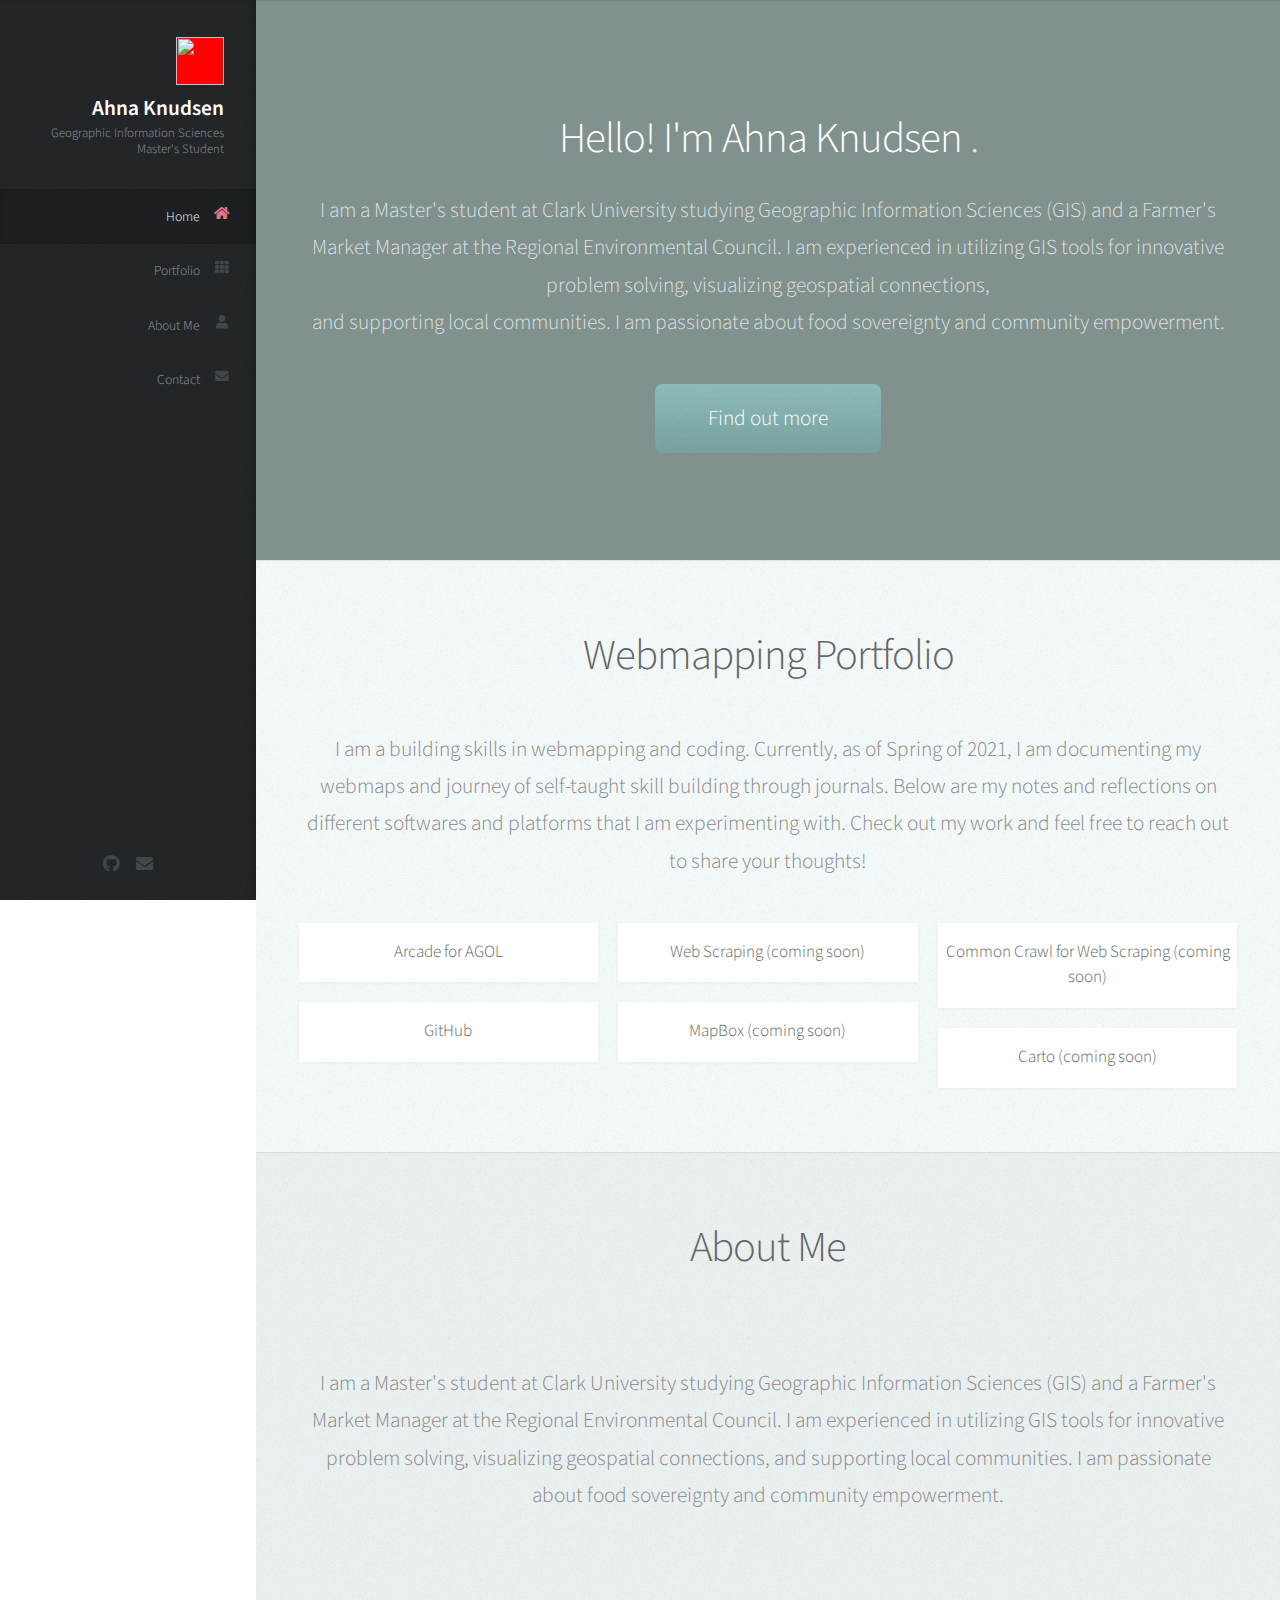
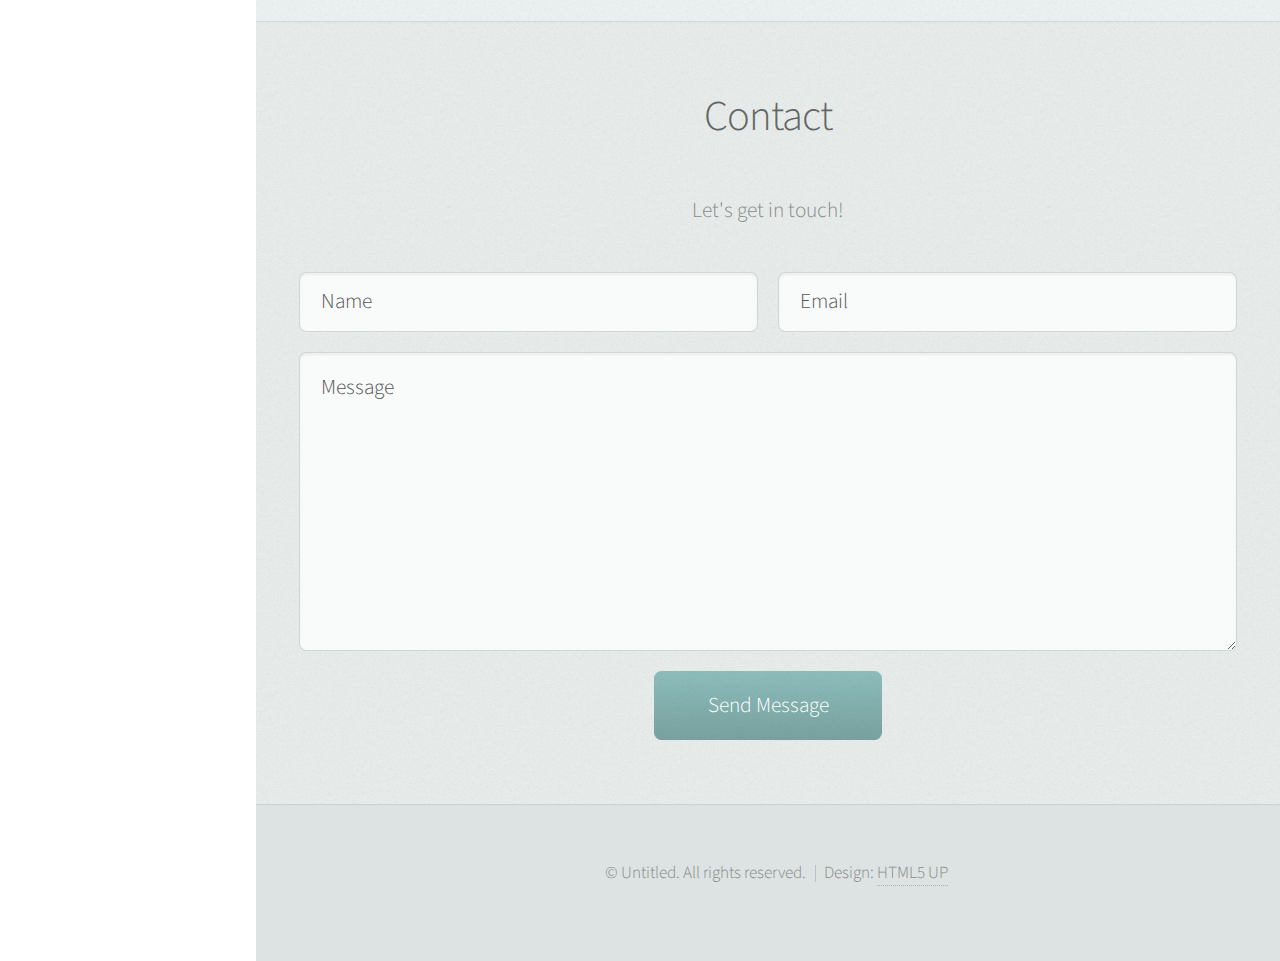
==== commit 6628e510: "Update index.html" ====
--- a/index.html
+++ b/index.html
@@ -79,7 +79,7 @@
 								<h2>Webmapping Portfolio</h2>
 							</header>
 
-							<p>I am a building skills in webmapping and coding. Currently, I am documenting my webmaps and journey of 
+							<p> I am a building skills in webmapping and coding. Currently, as of Spring of 2021, I am documenting my webmaps and journey of 
 								self-taught skill building through journals. Below are my notes and reflections on different softwares
 								and platforms that I am experimenting with. Check out my work and feel free to reach out to 
 								share your thoughts!
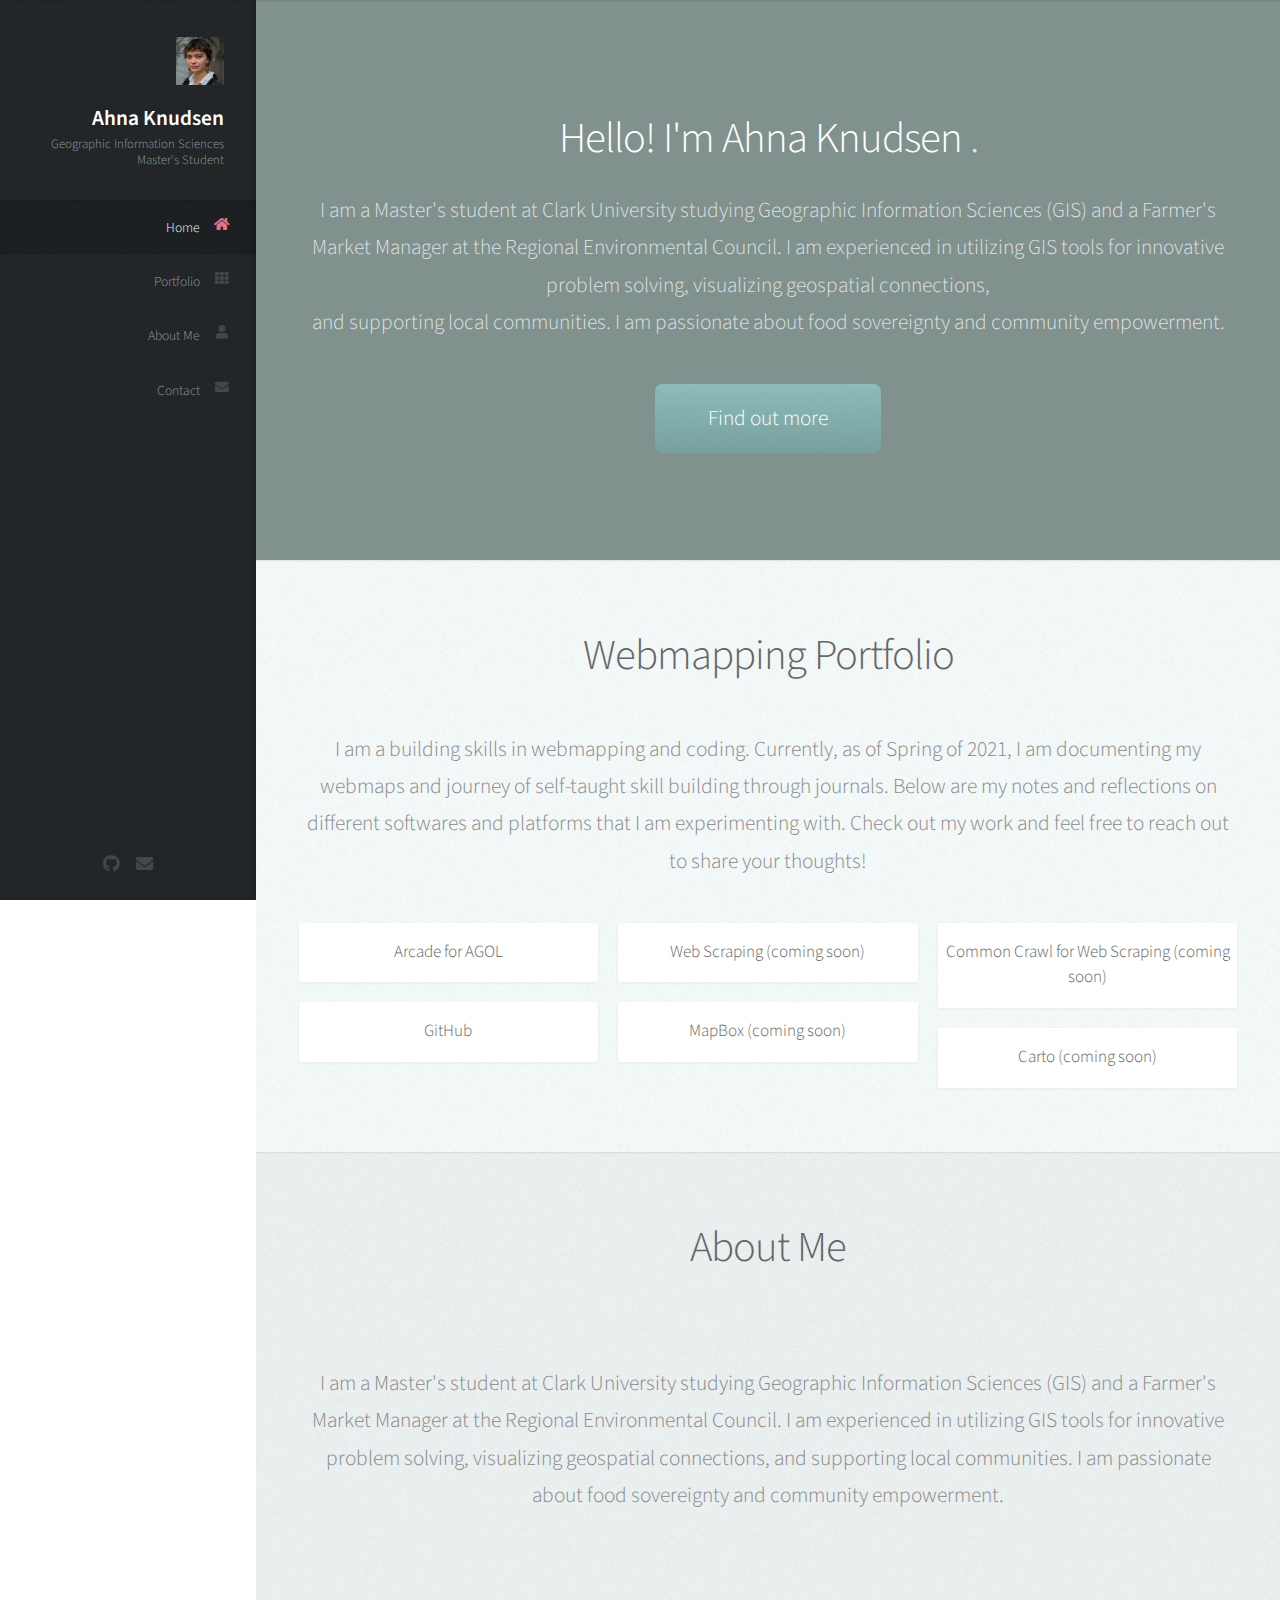
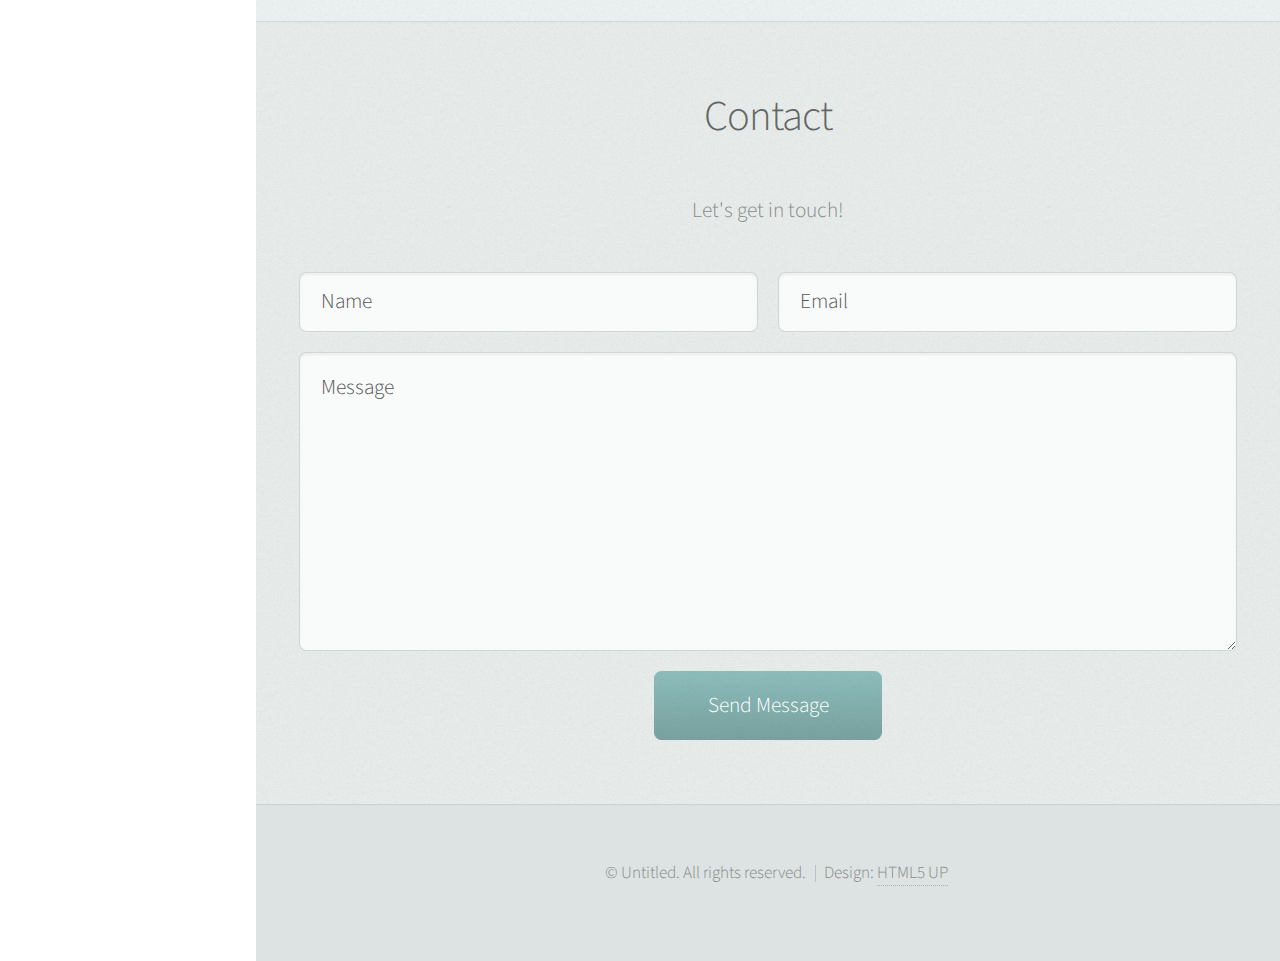
==== commit 0757ea95: "Update index.html" ====
--- a/index.html
+++ b/index.html
@@ -20,7 +20,7 @@
 
 					<!-- Logo -->
 						<div id="logo">
-							<span class="image avatar48"><img src="images/DSC02936-2.jpg" alt="" /></span>
+							<span class="image avatar48"><img src="images/me.jpg" alt="" /></span>
 							<h1 id="title">Ahna Knudsen</h1>
 							<p>Geographic Information Sciences Master's Student</p>
 						</div>
@@ -88,7 +88,7 @@
 							<div class="row">
 								<div class="col-4 col-12-mobile">
 									<article class="item">
-										<a href="#" class="image fit"><img src="images/pic02.jpg" alt="" /></a>
+										<a href="#" class="image fit"><img src="images/seatemp.jpg" alt="" /></a>
 										<header>
 											<h3>Arcade for AGOL</h3>
 										</header>
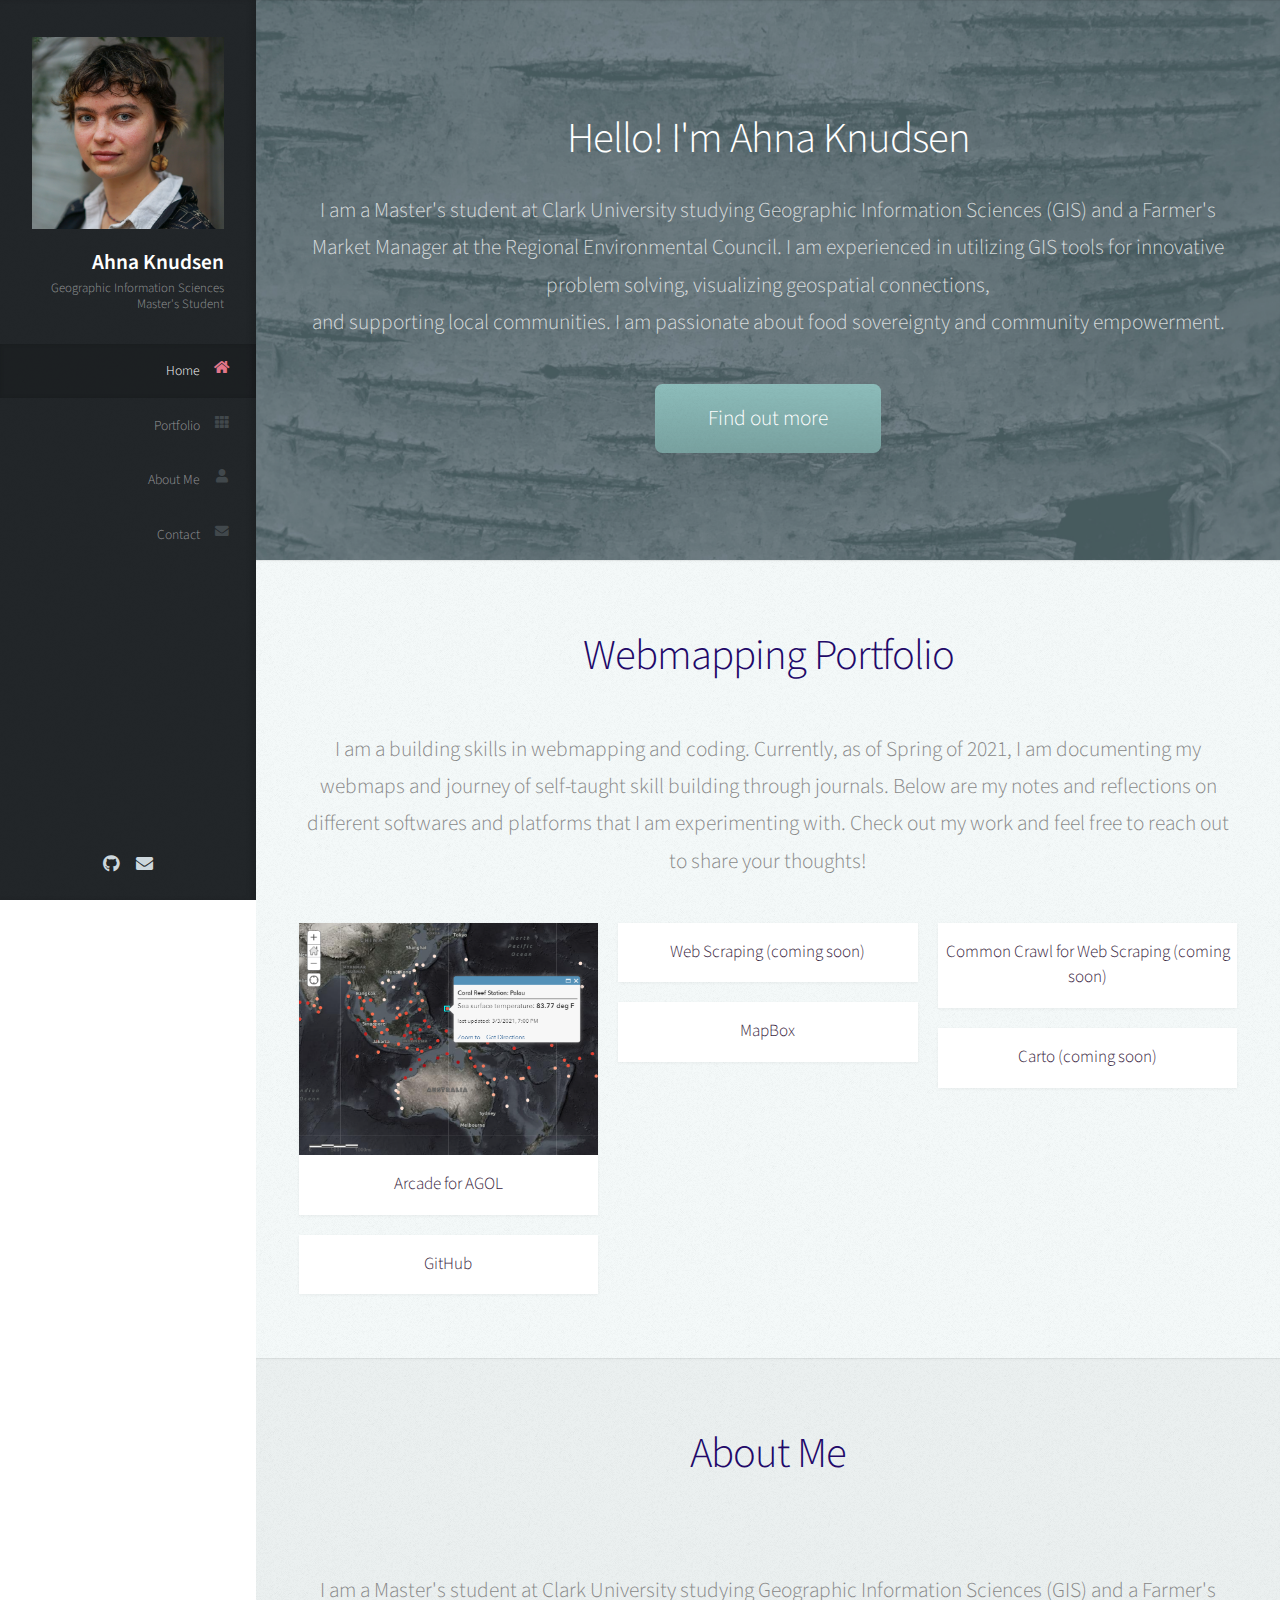
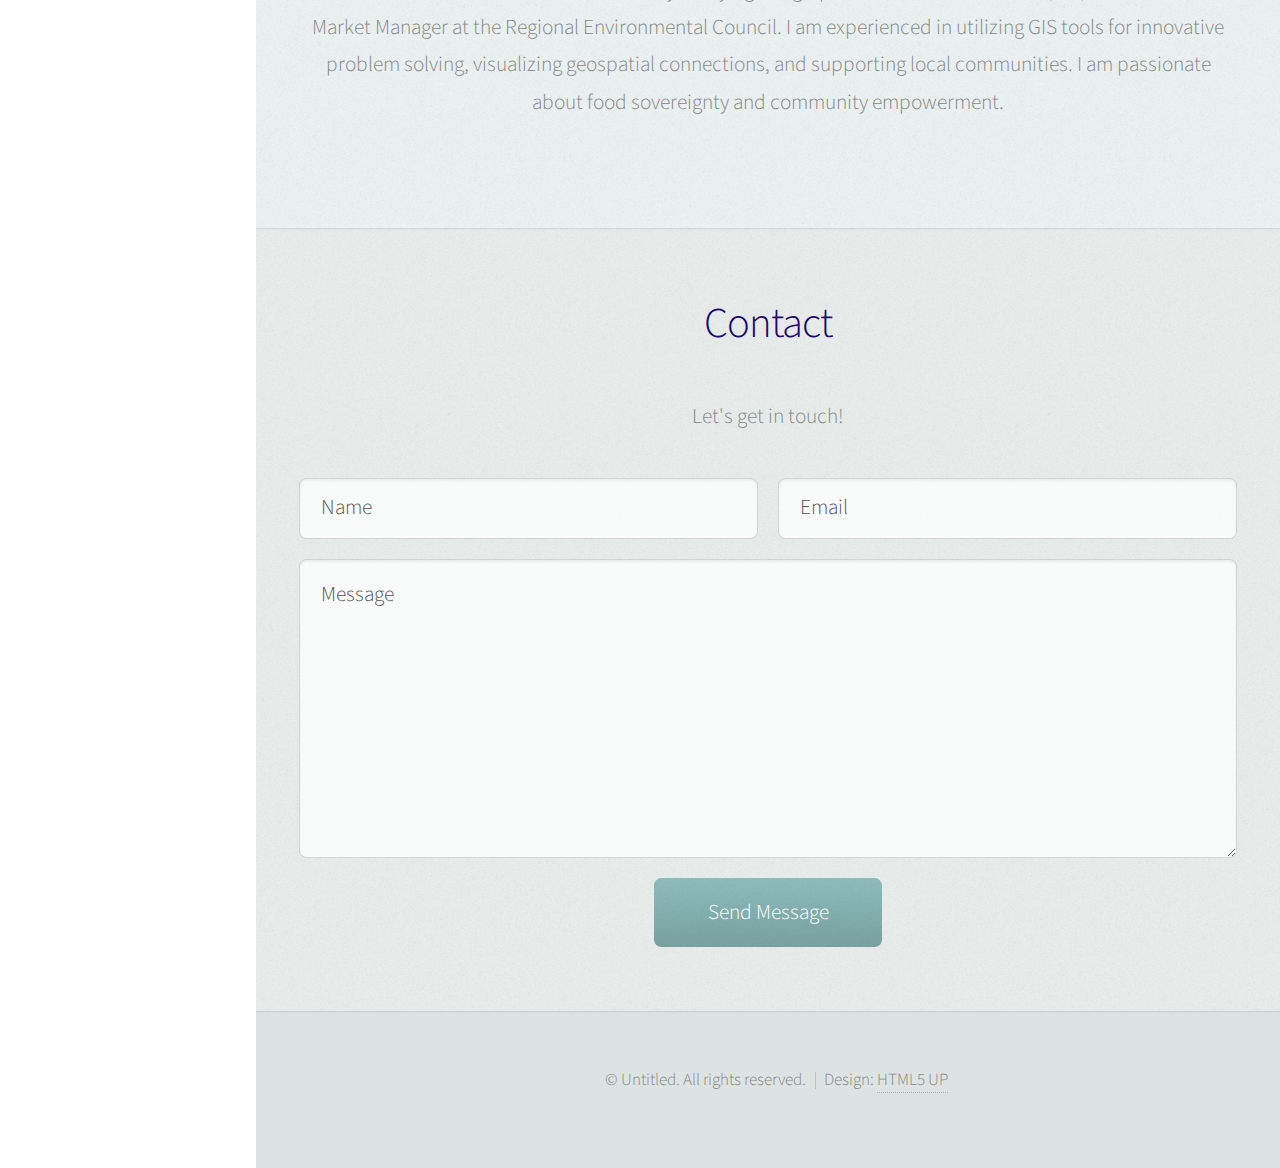
==== commit 87018384: "Update index.html" ====
--- a/index.html
+++ b/index.html
@@ -20,7 +20,7 @@
 
 					<!-- Logo -->
 						<div id="logo">
-							<span class="image avatar48"><img src="images/me.jpg" alt="" /></span>
+							<span class="image me48"><img src="images/me.jpg" alt="" /></span>
 							<h1 id="title">Ahna Knudsen</h1>
 							<p>Geographic Information Sciences Master's Student</p>
 						</div>
@@ -41,8 +41,8 @@
 
 					<!-- Social Icons -->
 						<ul class="icons">
-							<li><a href="#" class="icon brands fa-github"><span class="label">Github</span></a></li>
-							<li><a href="#" class="icon solid fa-envelope"><span class="label">Email</span></a></li>
+							<li><a href="https://github.com/a-knudsen" class="icon brands fa-github"><span class="label">Github</span></a></li>
+							<li><a href="ahnaknudsen@gmail.com" class="icon solid fa-envelope"><span class="label">Email</span></a></li>
 						</ul>
 
 				</div>
@@ -57,7 +57,7 @@
 						<div class="container">
 
 							<header>
-								<h2 class="alt"><strong>Hello! I'm Ahna Knudsen </strong>.</h2>
+								<h2 class="alt"><strong>Hello! I'm Ahna Knudsen </strong></h2>
 								<p> I am a Master's student at Clark University studying Geographic Information Sciences (GIS) and 
 									a Farmer's Market Manager at the Regional Environmental Council. 
 									I am experienced in utilizing GIS tools for innovative problem solving, visualizing geospatial connections, <br /> 
@@ -88,13 +88,13 @@
 							<div class="row">
 								<div class="col-4 col-12-mobile">
 									<article class="item">
-										<a href="#" class="image fit"><img src="images/seatemp.jpg" alt="" /></a>
+										<a href="Journal1.html" class="image fit"><img src="images/seatemp.PNG" alt="" /></a>
 										<header>
 											<h3>Arcade for AGOL</h3>
 										</header>
 									</article>
 									<article class="item">
-										<a href="#" class="image fit"><img src="images/pic03.jpg" alt="" /></a>
+										<a href="Journal2.html" class="image fit"><img src="images/pic03.jpg" alt="" /></a>
 										<header>
 											<h3>GitHub</h3>
 										</header>
@@ -108,9 +108,9 @@
 										</header>
 									</article>
 									<article class="item">
-										<a href="#" class="image fit"><img src="images/pic05.jpg" alt="" /></a>
-										<header>
-											<h3>MapBox (coming soon)</h3>
+										<a href="mapbox_tutorial.html" class="image fit"><img src="images/pic05.jpg" alt="" /></a>
+										<header>
+											<h3>MapBox</h3>
 										</header>
 									</article>
 								</div>
--- a/assets/css/main.css
+++ b/assets/css/main.css
@@ -110,9 +110,14 @@
 		color: #888;
 	}
 
-	h1, h2, h3, h4, h5, h6 {
+	h1, h3, h4, h5, h6 {
 		font-weight: 300;
-		color: #666;
+		color: rgb(57, 38, 65);
+		line-height: 1.5em;
+	}
+	h2 {
+		font-weight: 300;
+		color: rgb(34, 9, 105);
 		line-height: 1.5em;
 	}
 
@@ -122,7 +127,7 @@
 	}
 
 		h1 a strong, h2 a strong, h3 a strong, h4 a strong, h5 a strong, h6 a strong {
-			color: #333;
+			color: rgb(243, 243, 243);
 		}
 
 	h2 {
@@ -131,11 +136,11 @@
 	}
 
 		h2.alt {
-			color: #888;
+			color: rgb(194, 82, 82);
 		}
 
 			h2.alt strong {
-				color: #666;
+				color: rgb(248, 246, 246);
 			}
 
 	h3 {
@@ -1757,7 +1762,7 @@
 		.image.avatar48 {
 			width: 48px;
 			height: 48px;
-			background: #f00;
+			background: rgb(255, 255, 255);
 		}
 
 			.image.avatar48 img {
@@ -2083,7 +2088,7 @@
 		}
 
 			#header .icons a {
-				color: #41484c;
+				color: #cdd7dd;
 				-moz-transition: color 0.35s ease-in-out;
 				-webkit-transition: color 0.35s ease-in-out;
 				-ms-transition: color 0.35s ease-in-out;
@@ -2247,8 +2252,8 @@
 			}
 
 			#main > section.one {
-				background-color: #81918E;
-				background-image: url("../../images/banner.jpg");
+				background-color: #79b9adda; 
+				background-image: url("../../images/birch.png");
 			}
 
 			#main > section.two {
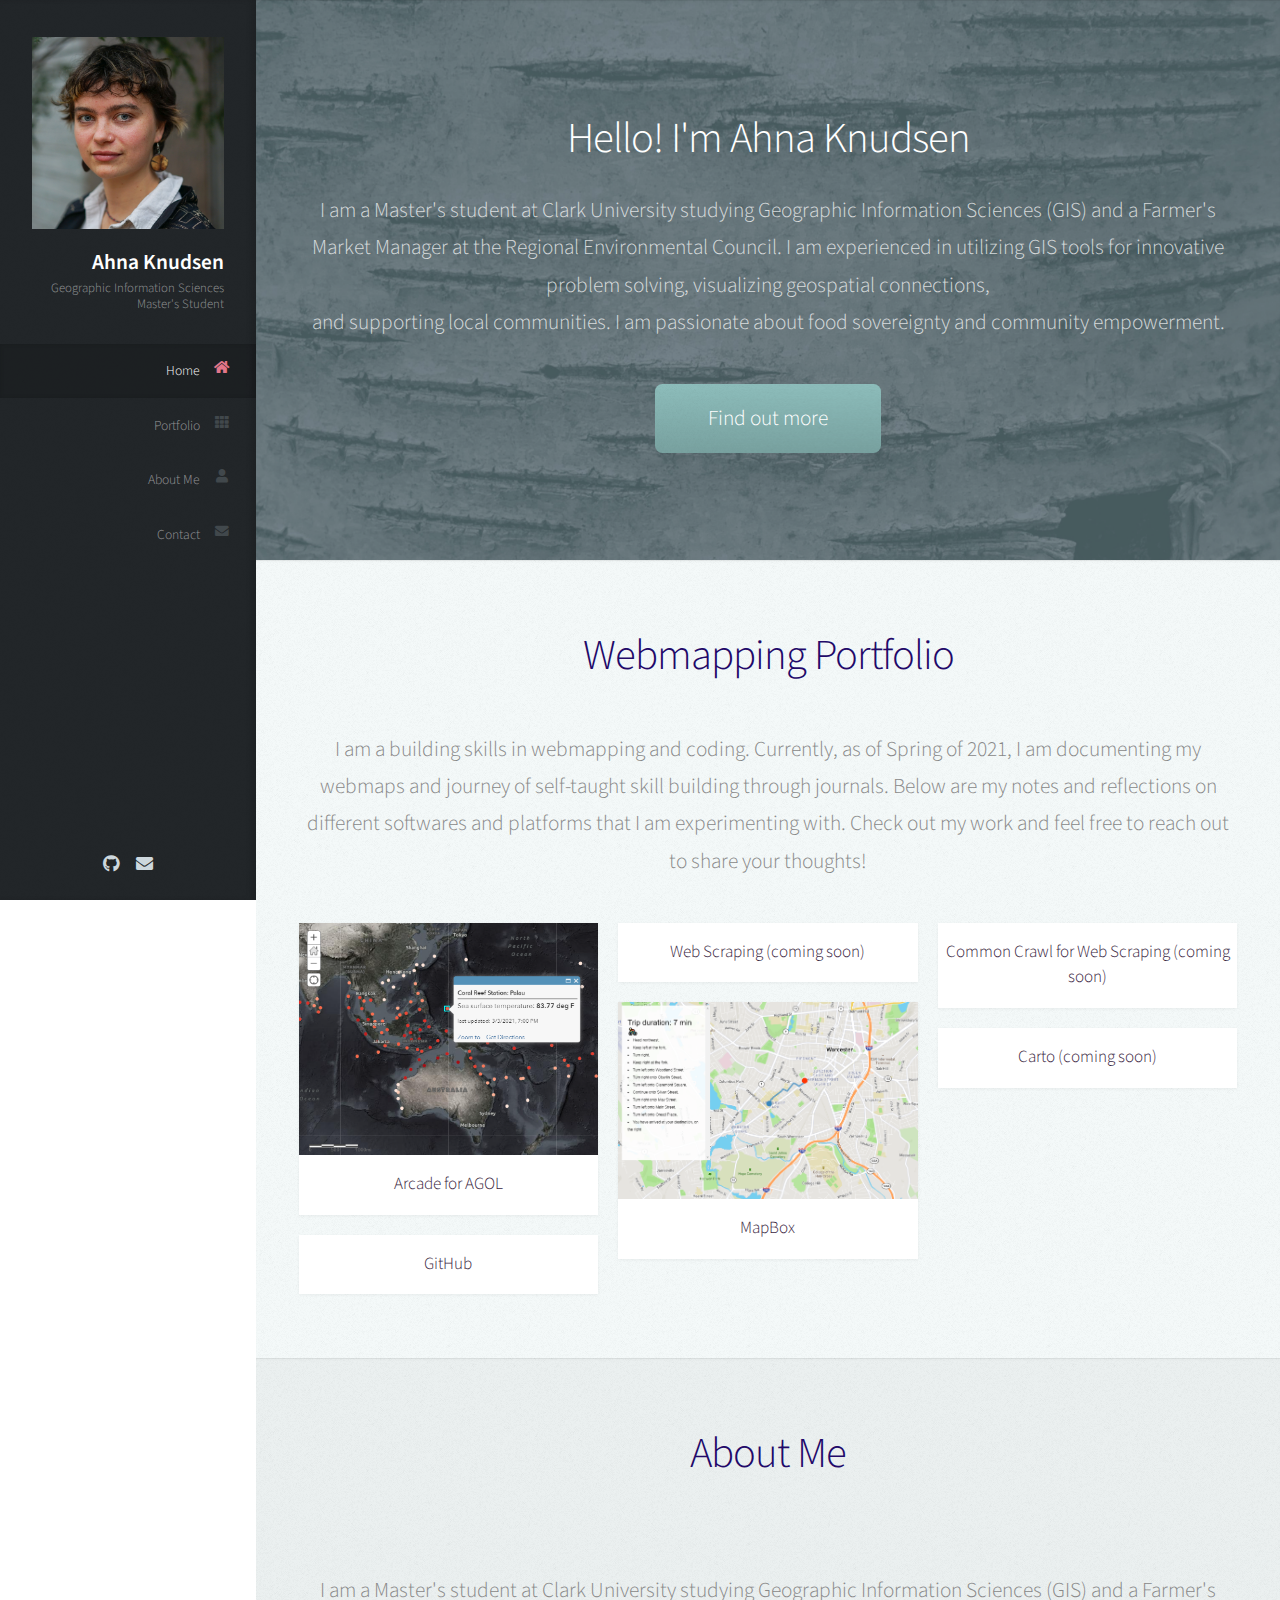
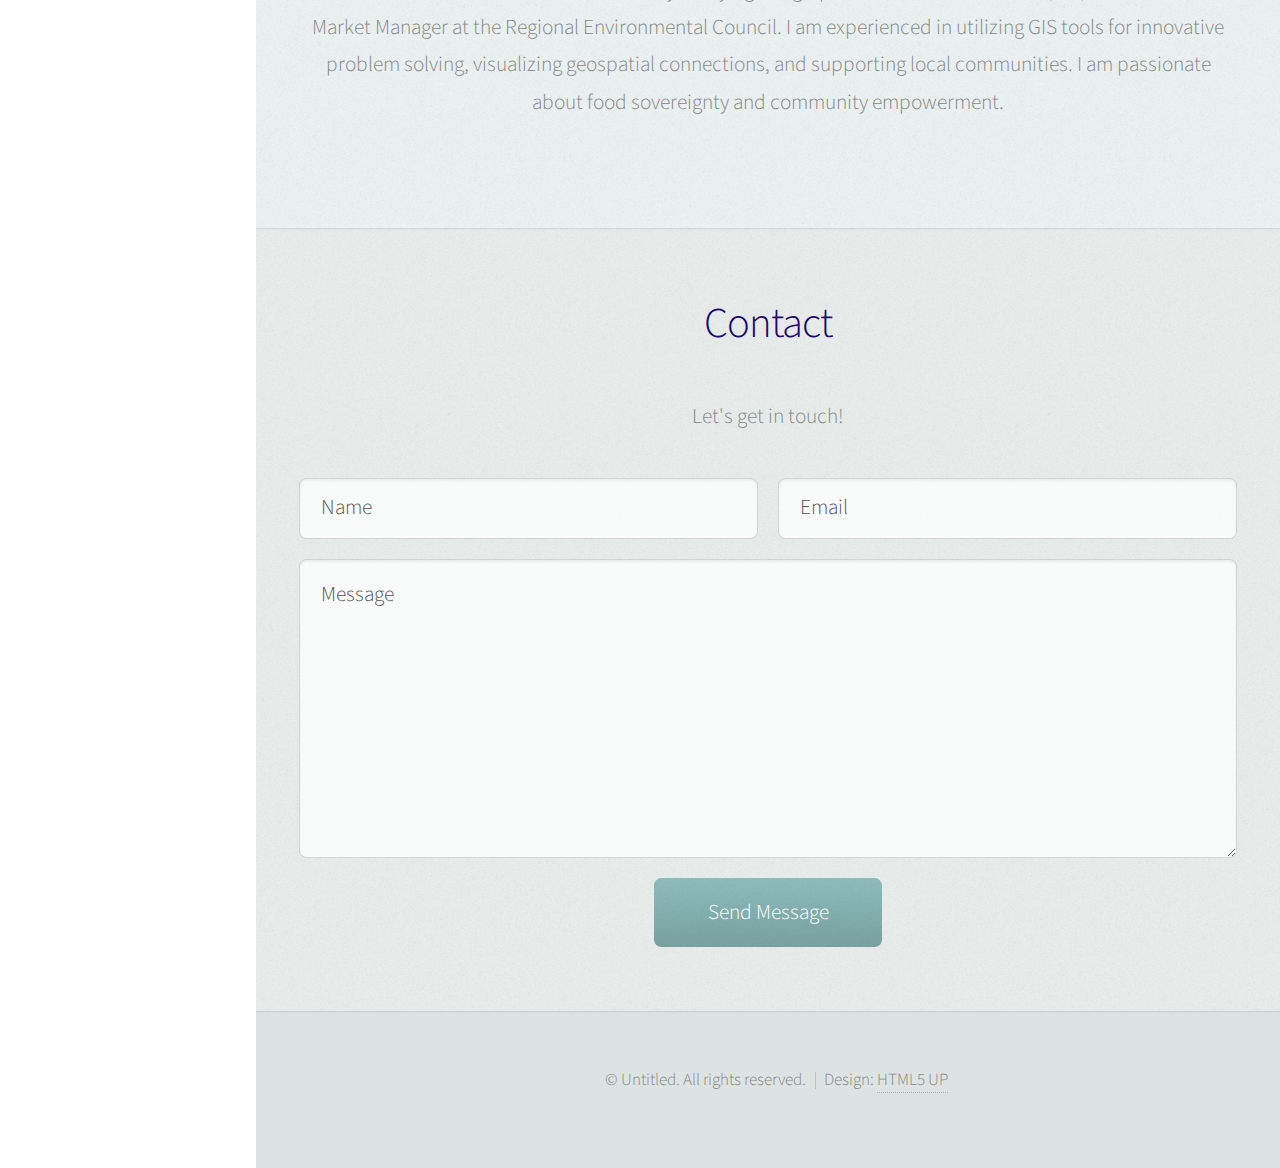
==== commit 7a21d28a: "Update index.html" ====
--- a/index.html
+++ b/index.html
@@ -108,7 +108,7 @@
 										</header>
 									</article>
 									<article class="item">
-										<a href="mapbox_tutorial.html" class="image fit"><img src="images/pic05.jpg" alt="" /></a>
+										<a href="mapbox_tutorial.html" class="image fit"><img src="images/mapbox.PNG" alt="" /></a>
 										<header>
 											<h3>MapBox</h3>
 										</header>
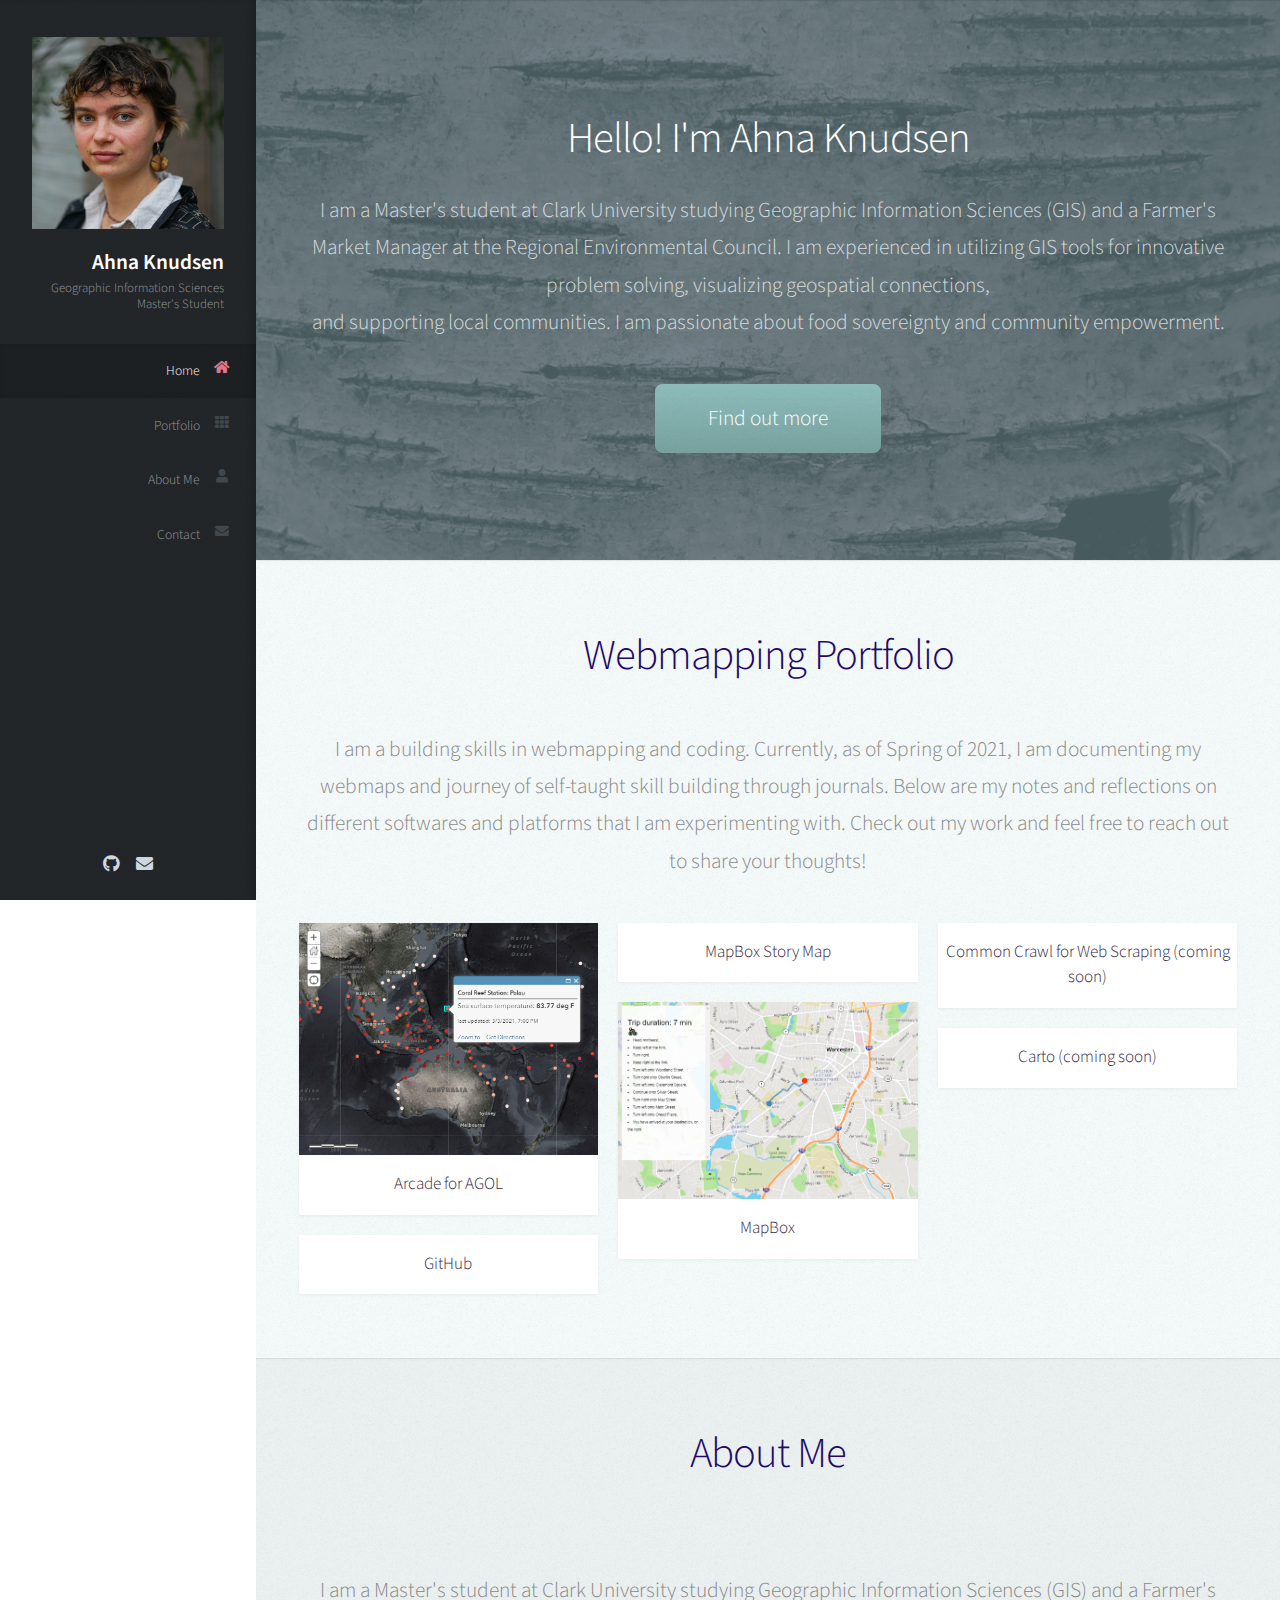
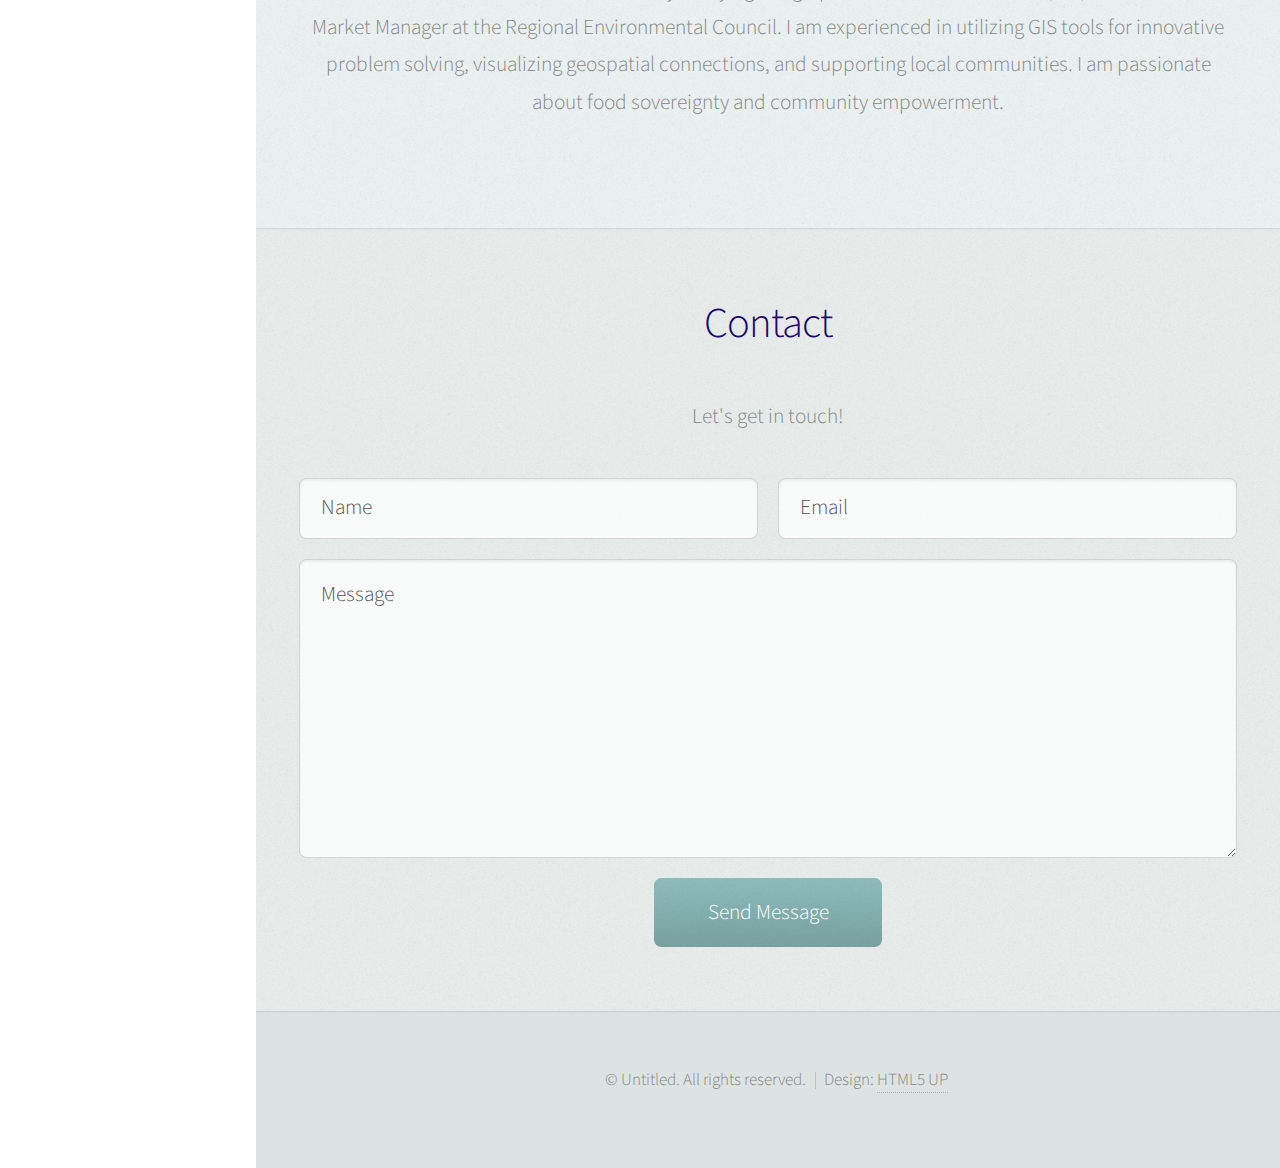
==== commit 0c207519: "storymap" ====
--- a/index.html
+++ b/index.html
@@ -102,9 +102,9 @@
 								</div>
 								<div class="col-4 col-12-mobile">
 									<article class="item">
-										<a href="#" class="image fit"><img src="images/pic04.jpg" alt="" /></a>
-										<header>
-											<h3>Web Scraping (coming soon)</h3>
+										<a href="story/index.html" class="image fit"><img src="images/pic04.jpg" alt="" /></a>
+										<header>
+											<h3>MapBox Story Map</h3>
 										</header>
 									</article>
 									<article class="item">
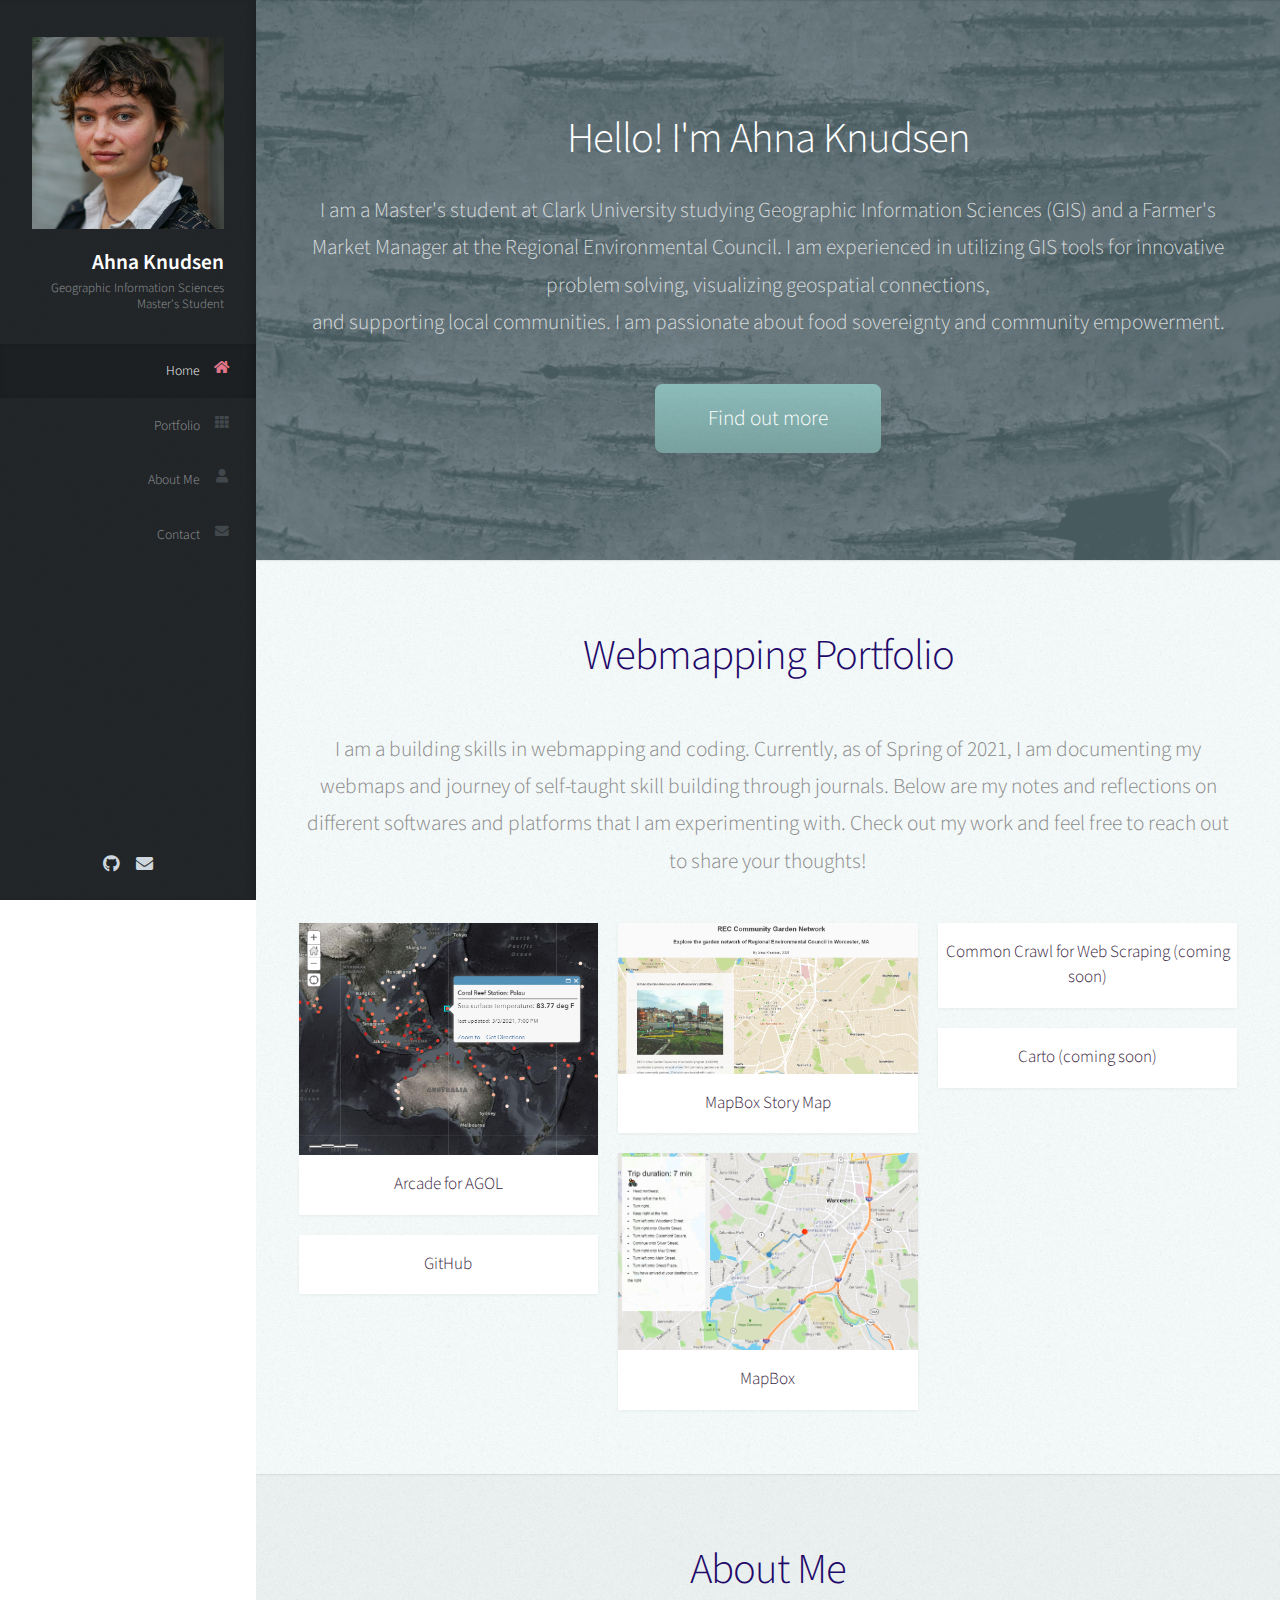
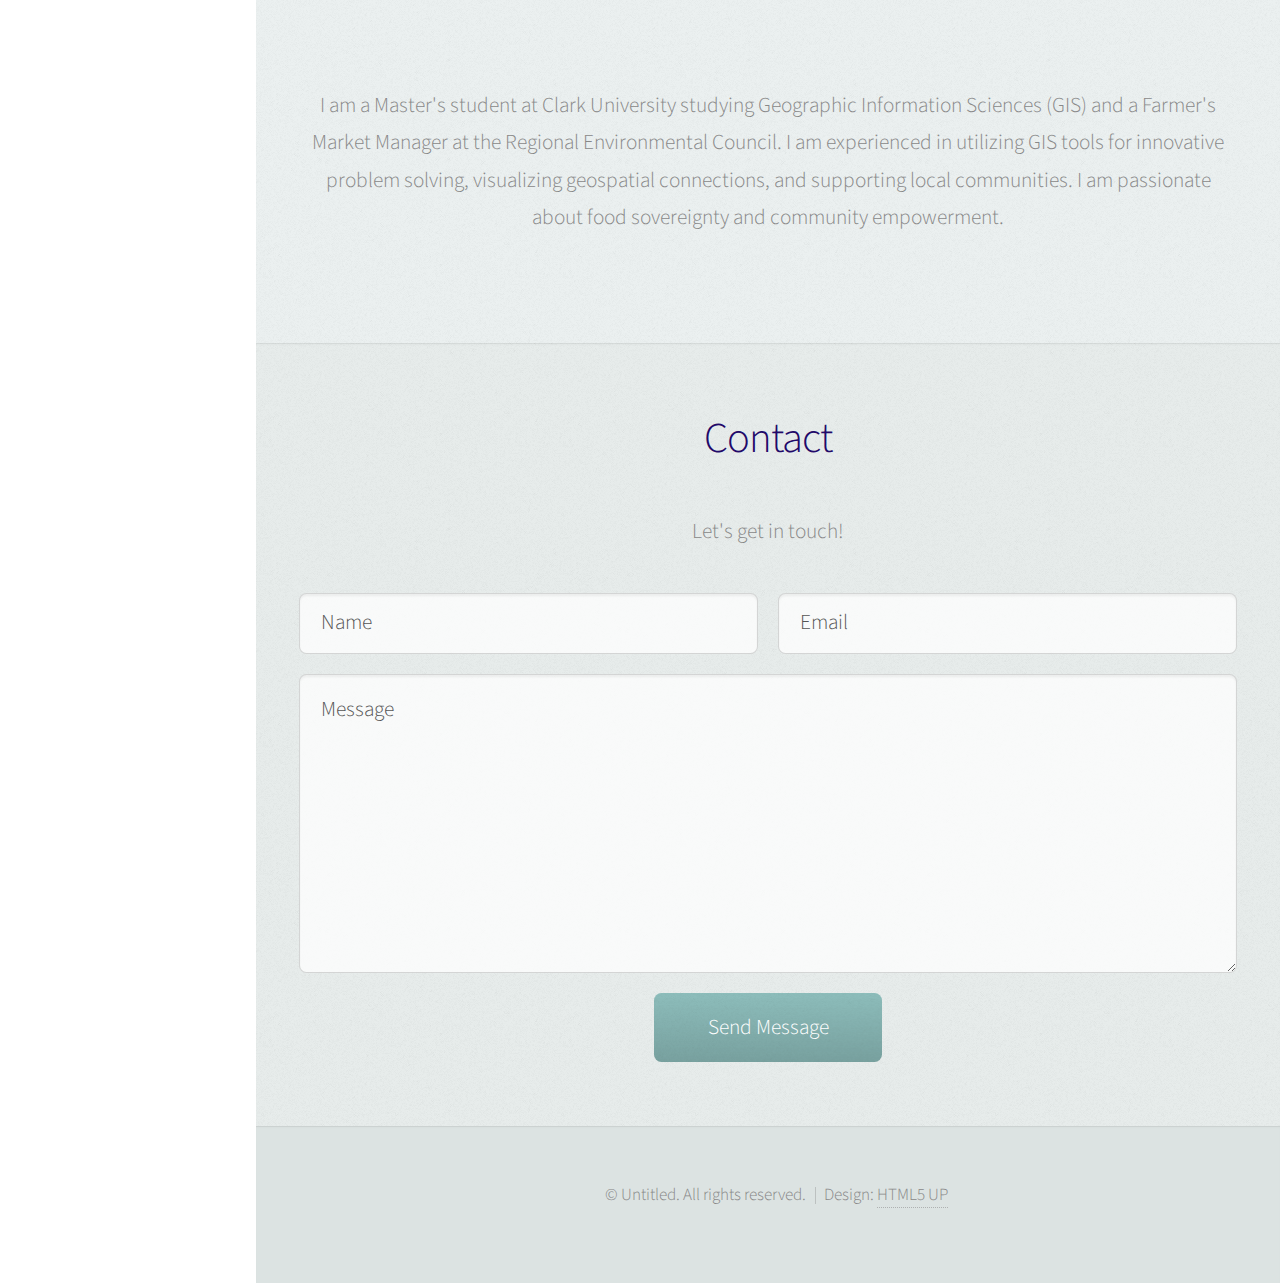
==== commit a6502160: "Update index.html" ====
--- a/index.html
+++ b/index.html
@@ -102,7 +102,7 @@
 								</div>
 								<div class="col-4 col-12-mobile">
 									<article class="item">
-										<a href="story/index.html" class="image fit"><img src="images/pic04.jpg" alt="" /></a>
+										<a href="story/index.html" class="image fit"><img src="images/mapbox_icon.PNG" alt="" /></a>
 										<header>
 											<h3>MapBox Story Map</h3>
 										</header>
